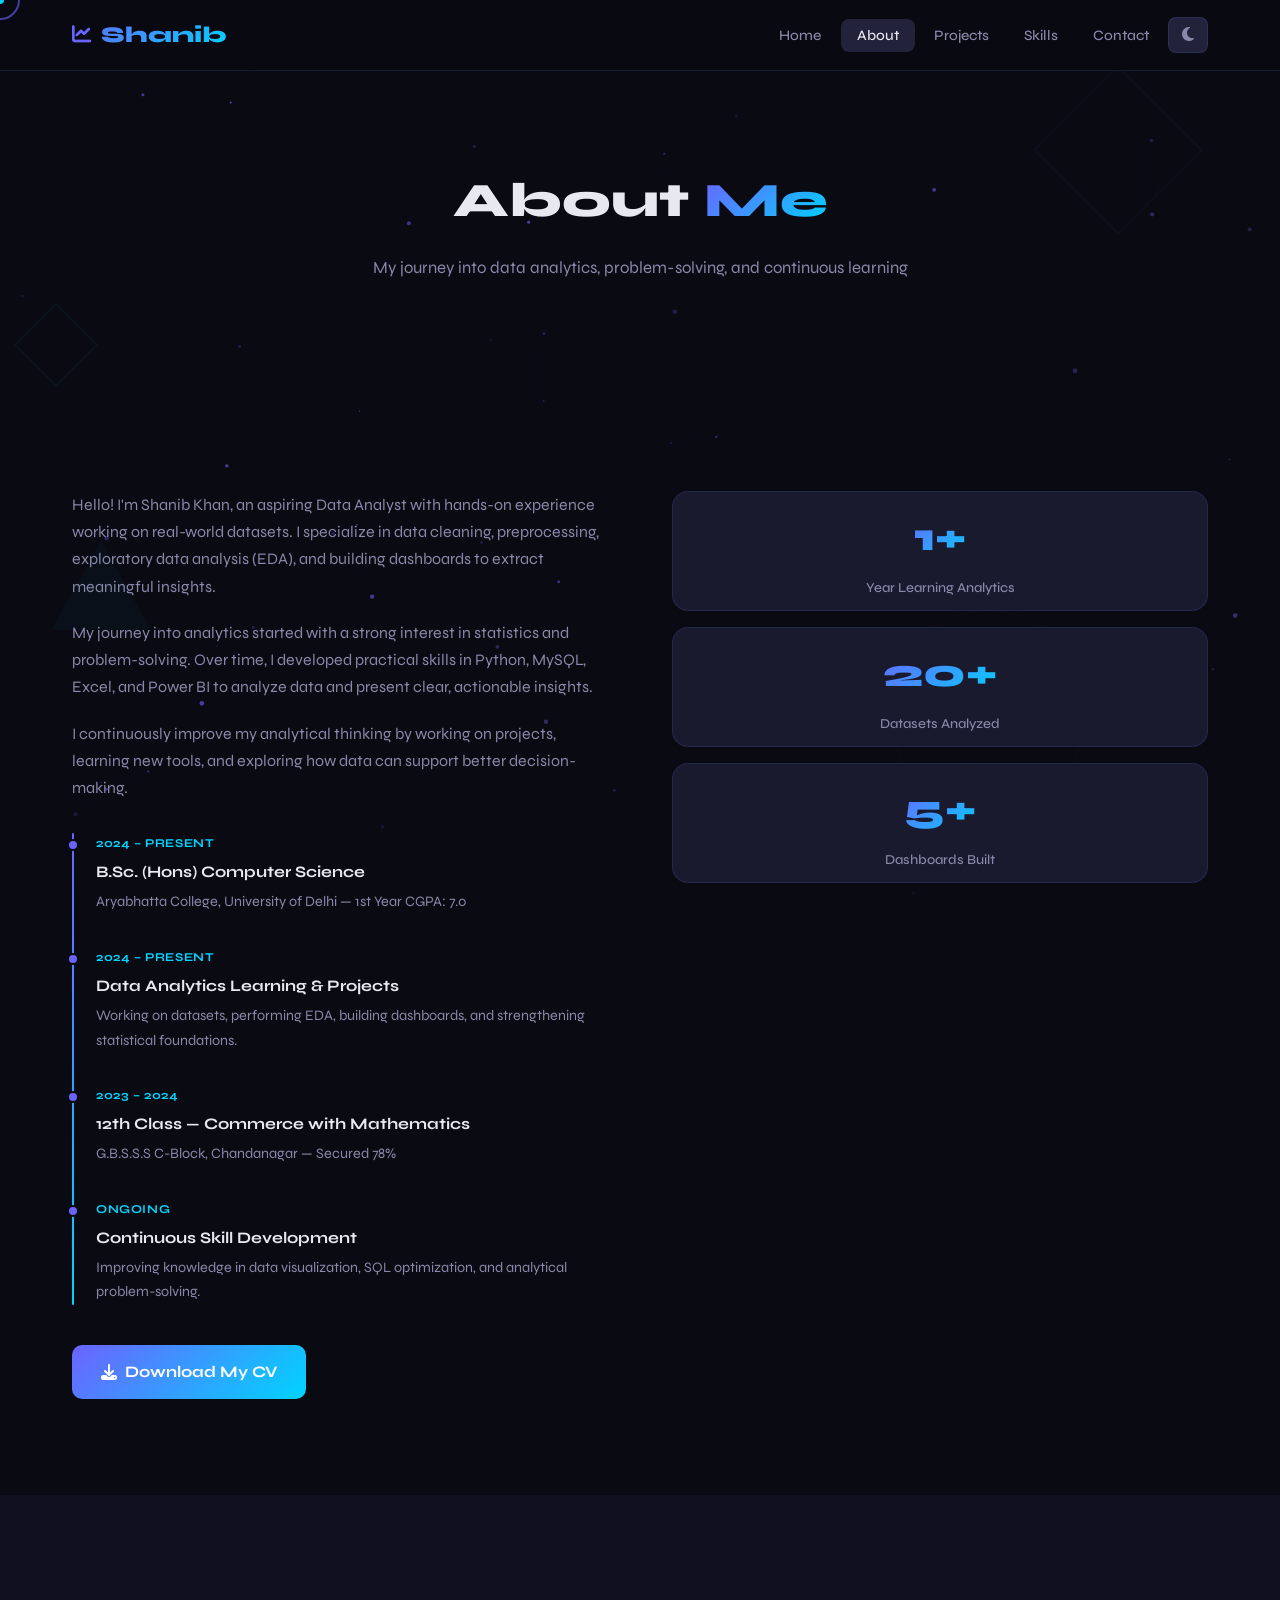
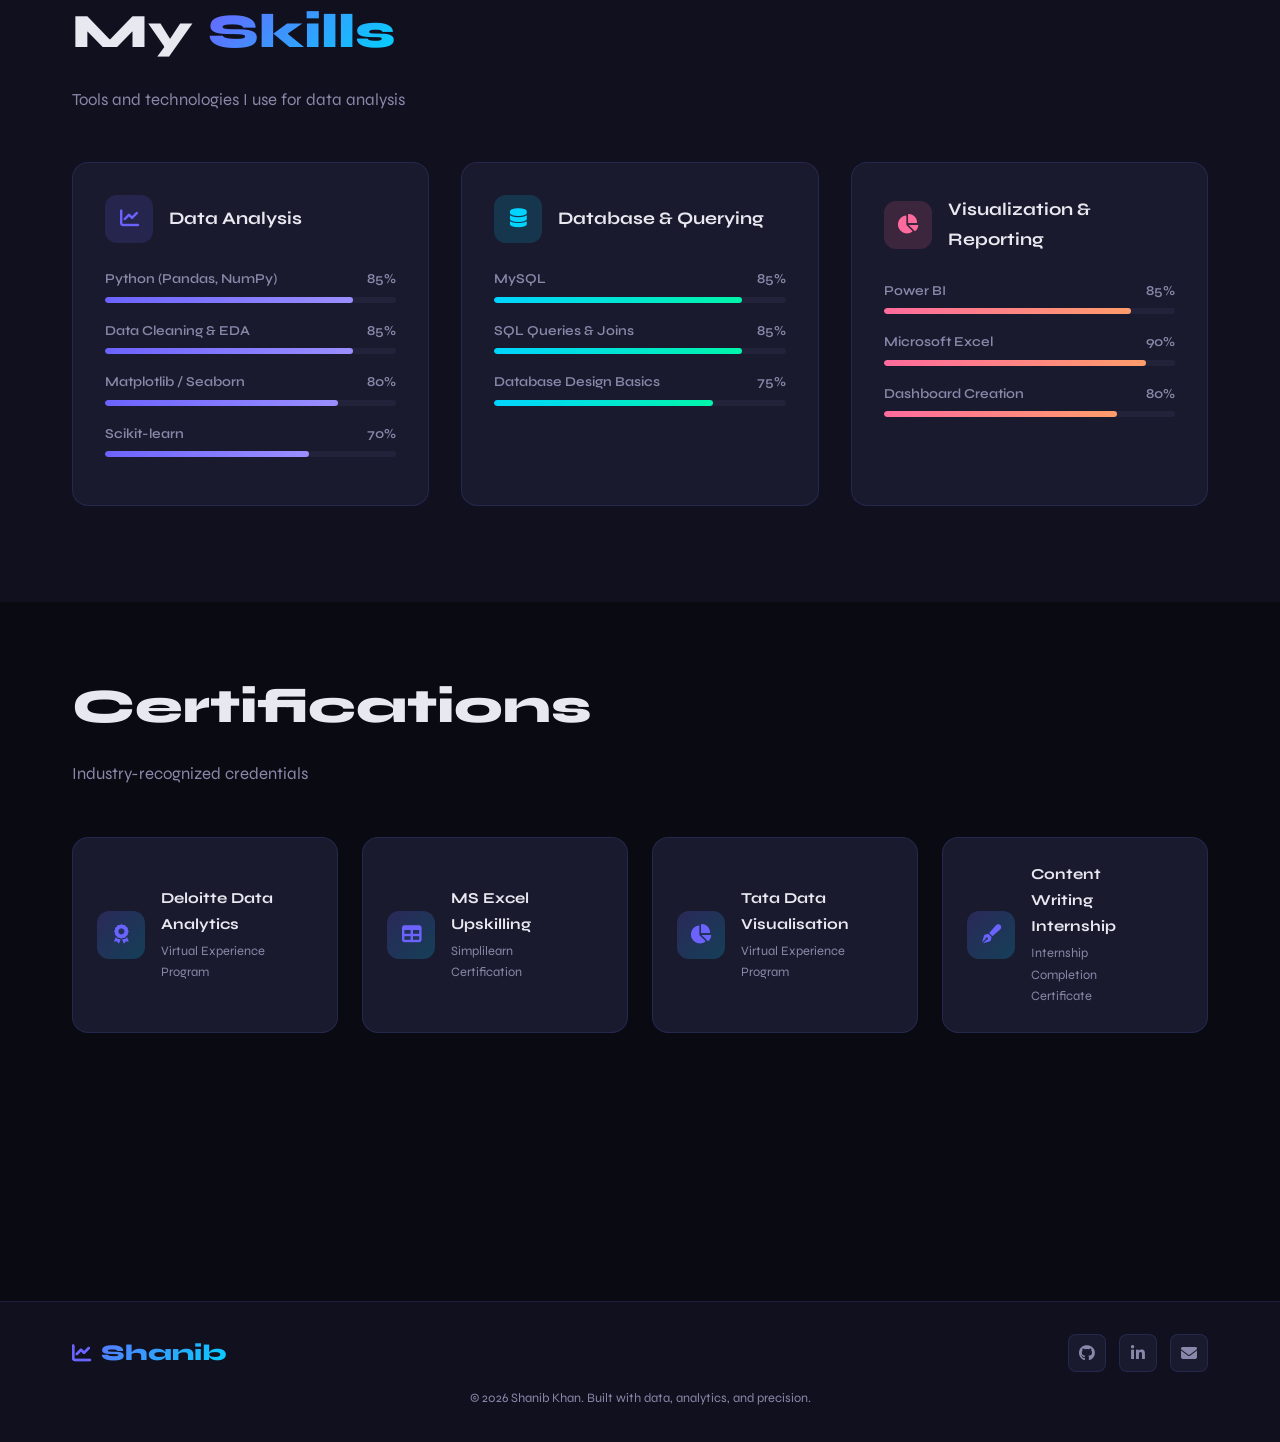
==== about.html @ 3723b5a1 "Initial commit via Netlify" ====
<!DOCTYPE html>
<html lang="en" data-theme="dark">
<head>
  <meta charset="UTF-8">
  <meta name="viewport" content="width=device-width, initial-scale=1.0">
  <title>About — Shanib Khan</title>
  <link rel="stylesheet" href="css/style.css">
  <link rel="stylesheet" href="https://cdnjs.cloudflare.com/ajax/libs/font-awesome/6.5.0/css/all.min.css">
  <link href="https://fonts.googleapis.com/css2?family=Syne:wght@400;600;700;800&family=Outfit:wght@300;400;500;600;700&display=swap" rel="stylesheet">
</head>
<body>

  <div class="cursor-glow"></div>
  <div class="cursor-dot"></div>
  <canvas id="particles-canvas"></canvas>
  <div class="geo-shape geo-cube"></div>
  <div class="geo-shape geo-triangle"></div>
  <div class="geo-shape geo-circle"></div>
  <div class="geo-shape geo-diamond"></div>

  <nav class="navbar">
    <div class="container">
      <a href="index.html" class="logo"><i class="fas fa-chart-line"></i><span>Shanib</span></a>
      <ul class="nav-links">
        <li><a href="index.html">Home</a></li>
        <li><a href="about.html" class="active">About</a></li>
        <li><a href="projects.html">Projects</a></li>
        <li><a href="skills.html">Skills</a></li>
        <li><a href="contact.html">Contact</a></li>
        <li><button class="dark-mode-toggle" id="darkModeToggle"><i class="fas fa-moon"></i></button></li>
      </ul>
      <div class="hamburger" id="hamburger">
        <span class="line"></span><span class="line"></span><span class="line"></span>
      </div>
    </div>
  </nav>

  <main>

    <!-- Page Hero -->
    <section class="page-hero">
      <div class="container">
        <h1 class="section-title reveal">About <span>Me</span></h1>
        <p class="section-subtitle reveal">My journey into data analytics, problem-solving, and continuous learning</p>
      </div>
    </section>

    <!-- About Content -->
    <section class="about">
      <div class="container">
        <div class="about-content">
          <div class="about-text reveal-left">
            <p>Hello! I'm Shanib Khan, an aspiring Data Analyst with hands-on experience working on real-world datasets. I specialize in data cleaning, preprocessing, exploratory data analysis (EDA), and building dashboards to extract meaningful insights.</p>
            <p>My journey into analytics started with a strong interest in statistics and problem-solving. Over time, I developed practical skills in Python, MySQL, Excel, and Power BI to analyze data and present clear, actionable insights.</p>
            <p>I continuously improve my analytical thinking by working on projects, learning new tools, and exploring how data can support better decision-making.</p>

            <!-- Timeline -->
            <div class="timeline reveal">
              <div class="timeline-item">
                <span class="year">2024 – Present</span>
                <h4>B.Sc. (Hons) Computer Science</h4>
                <p>Aryabhatta College, University of Delhi — 1st Year CGPA: 7.0</p>
              </div>
              <div class="timeline-item">
                <span class="year">2024 – Present</span>
                <h4>Data Analytics Learning & Projects</h4>
                <p>Working on datasets, performing EDA, building dashboards, and strengthening statistical foundations.</p>
              </div>
              <div class="timeline-item">
                <span class="year">2023 – 2024</span>
                <h4>12th Class — Commerce with Mathematics</h4>
                <p>G.B.S.S.S C-Block, Chandanagar — Secured 78%</p>
              </div>
              <div class="timeline-item">
                <span class="year">Ongoing</span>
                <h4>Continuous Skill Development</h4>
                <p>Improving knowledge in data visualization, SQL optimization, and analytical problem-solving.</p>
              </div>
            </div>

            <!-- CV Download Button -->
            <div class="cv-section reveal">
              <a href="https://drive.google.com/uc?export=download&id=1pGm9jBU86FxtlPgI_625SXIleOoMe9vm" class="cta-button" target="_blank">
                <i class="fas fa-download"></i> Download My CV
              </a>
            </div>
          </div>

          <div class="reveal-right">
            <div class="stats stagger-children">
              <div class="stat-card">
                <div class="stat-card-inner">
                  <div class="stat-card-front">
                    <div class="stat-number" data-target="1" data-suffix="+">0+</div>
                    <div class="stat-label">Year Learning Analytics</div>
                  </div>
                  <div class="stat-card-back">
                    <p>Focused on data analysis, statistics, and visualization projects</p>
                  </div>
                </div>
              </div>
              <div class="stat-card">
                <div class="stat-card-inner">
                  <div class="stat-card-front">
                    <div class="stat-number" data-target="20" data-suffix="+">0+</div>
                    <div class="stat-label">Datasets Analyzed</div>
                  </div>
                  <div class="stat-card-back">
                    <p>Performed cleaning, transformation, and insight extraction</p>
                  </div>
                </div>
              </div>
              <div class="stat-card">
                <div class="stat-card-inner">
                  <div class="stat-card-front">
                    <div class="stat-number" data-target="5" data-suffix="+">0+</div>
                    <div class="stat-label">Dashboards Built</div>
                  </div>
                  <div class="stat-card-back">
                    <p>Created interactive reports using Power BI and Excel</p>
                  </div>
                </div>
              </div>
            </div>
          </div>
        </div>
      </div>
    </section>

    <!-- Skills Preview -->
    <section class="skills" id="skills">
      <div class="container">
        <h2 class="section-title reveal">My <span>Skills</span></h2>
        <p class="section-subtitle reveal">Tools and technologies I use for data analysis</p>
        <div class="skill-grid stagger-children reveal">

          <div class="skill-card">
            <div class="skill-card-header">
              <div class="skill-icon frontend"><i class="fas fa-chart-line"></i></div>
              <h3>Data Analysis</h3>
            </div>
            <div class="skill-item">
              <h4><span>Python (Pandas, NumPy)</span><span>85%</span></h4>
              <div class="skill-bar"><div class="skill-progress frontend-bar" style="width:85%"></div></div>
            </div>
            <div class="skill-item">
              <h4><span>Data Cleaning & EDA</span><span>85%</span></h4>
              <div class="skill-bar"><div class="skill-progress frontend-bar" style="width:85%"></div></div>
            </div>
            <div class="skill-item">
              <h4><span>Matplotlib / Seaborn</span><span>80%</span></h4>
              <div class="skill-bar"><div class="skill-progress frontend-bar" style="width:80%"></div></div>
            </div>
            <div class="skill-item">
              <h4><span>Scikit-learn</span><span>70%</span></h4>
              <div class="skill-bar"><div class="skill-progress frontend-bar" style="width:70%"></div></div>
            </div>
          </div>

          <div class="skill-card">
            <div class="skill-card-header">
              <div class="skill-icon backend"><i class="fas fa-database"></i></div>
              <h3>Database & Querying</h3>
            </div>
            <div class="skill-item">
              <h4><span>MySQL</span><span>85%</span></h4>
              <div class="skill-bar"><div class="skill-progress backend-bar" style="width:85%"></div></div>
            </div>
            <div class="skill-item">
              <h4><span>SQL Queries & Joins</span><span>85%</span></h4>
              <div class="skill-bar"><div class="skill-progress backend-bar" style="width:85%"></div></div>
            </div>
            <div class="skill-item">
              <h4><span>Database Design Basics</span><span>75%</span></h4>
              <div class="skill-bar"><div class="skill-progress backend-bar" style="width:75%"></div></div>
            </div>
          </div>

          <div class="skill-card">
            <div class="skill-card-header">
              <div class="skill-icon tools"><i class="fas fa-chart-pie"></i></div>
              <h3>Visualization & Reporting</h3>
            </div>
            <div class="skill-item">
              <h4><span>Power BI</span><span>85%</span></h4>
              <div class="skill-bar"><div class="skill-progress tools-bar" style="width:85%"></div></div>
            </div>
            <div class="skill-item">
              <h4><span>Microsoft Excel</span><span>90%</span></h4>
              <div class="skill-bar"><div class="skill-progress tools-bar" style="width:90%"></div></div>
            </div>
            <div class="skill-item">
              <h4><span>Dashboard Creation</span><span>80%</span></h4>
              <div class="skill-bar"><div class="skill-progress tools-bar" style="width:80%"></div></div>
            </div>
          </div>

        </div>
      </div>
    </section>

    <!-- Certifications -->
    <section class="certs">
      <div class="container">
        <h2 class="section-title reveal">Certifications</h2>
        <p class="section-subtitle reveal">Industry-recognized credentials</p>
        <div class="cert-grid stagger-children reveal">
          
          <!-- Certificate 1: Deloitte Data Analytics -->
          <a href="https://drive.google.com/file/d/1IJUpHRxk4iqYg6QlByEM1owwYtz-3P2t/view?usp=drive_link" target="_blank" class="cert-card cert-link">
            <div class="cert-icon"><i class="fas fa-award"></i></div>
            <div>
              <h4>Deloitte Data Analytics</h4>
              <p>Virtual Experience Program</p>
            </div>
            <i class="fas fa-external-link-alt cert-view-icon"></i>
          </a>

          <!-- Certificate 2: MS Excel Upskilling -->
          <a href="https://drive.google.com/file/d/1PyhYeeKLr-QdFySlGSV5ra-wHFZvj5ms/view?usp=drive_link" target="_blank" class="cert-card cert-link">
            <div class="cert-icon"><i class="fas fa-table"></i></div>
            <div>
              <h4>MS Excel Upskilling</h4>
              <p>Simplilearn Certification</p>
            </div>
            <i class="fas fa-external-link-alt cert-view-icon"></i>
          </a>

          <!-- Certificate 3: Tata Data Visualisation -->
          <a href="https://drive.google.com/file/d/1Hfg7wth5e6pNMDe7_AEWmWdzjWmxS4aQ/view?usp=drive_link" target="_blank" class="cert-card cert-link">
            <div class="cert-icon"><i class="fas fa-chart-pie"></i></div>
            <div>
              <h4>Tata Data Visualisation</h4>
              <p>Virtual Experience Program</p>
            </div>
            <i class="fas fa-external-link-alt cert-view-icon"></i>
          </a>

          <!-- Certificate 4: Certificate and Content Writing Internship -->
          <a href="https://drive.google.com/file/d/1LnUvEPueXhjDKCNolCxnBD5HOckybWew/view?usp=drive_link" target="_blank" class="cert-card cert-link">
            <div class="cert-icon"><i class="fas fa-pen-fancy"></i></div>
            <div>
              <h4>Content Writing Internship</h4>
              <p>Internship Completion Certificate</p>
            </div>
            <i class="fas fa-external-link-alt cert-view-icon"></i>
          </a>

          <!-- Certificate 5: Tata Data Analytics -->
          <a href="https://drive.google.com/file/d/1ezwYnypDwt7KoS97dpbClq883Oz2ZkQr/view?usp=drive_link" target="_blank" class="cert-card cert-link">
            <div class="cert-icon"><i class="fas fa-certificate"></i></div>
            <div>
              <h4>Tata Data Analytics</h4>
              <p>Virtual Experience Program</p>
            </div>
            <i class="fas fa-external-link-alt cert-view-icon"></i>
          </a>

          <!-- Certificate 6: BCG Data Science -->
          <a href="https://drive.google.com/drive/folders/1dKXII0AVswsuyQ25zjXa6Bq4LYchHZ8L?usp=drive_link" target="_blank" class="cert-card cert-link">
            <div class="cert-icon"><i class="fas fa-brain"></i></div>
            <div>
              <h4>BCG Data Science</h4>
              <p>Virtual Experience Program</p>
            </div>
            <i class="fas fa-external-link-alt cert-view-icon"></i>
          </a>

        </div>
      </div>
    </section>

  </main>

  <footer class="footer">
    <div class="container">
      <div class="footer-content">
        <a href="index.html" class="logo"><i class="fas fa-chart-line"></i><span>Shanib</span></a>
        <ul class="footer-links">
          <li><a href="https://github.com/shanib-techie" target="_blank"><i class="fab fa-github"></i></a></li>
          <li><a href="https://www.linkedin.com/in/shanib-khan-515a8a316/" target="_blank"><i class="fab fa-linkedin-in"></i></a></li>
          <li><a href="mailto:shanibkhan622@gmail.com"><i class="fas fa-envelope"></i></a></li>
        </ul>
      </div>
      <p class="footer-copy">&copy; 2026 Shanib Khan. Built with data, analytics, and precision.</p>
    </div>
  </footer>

  <script src="js/main.js"></script>
</body>
</html>
---- css/style.css ----
/* ===========================
   ROOT & THEME VARIABLES
=========================== */
:root {
  --bg: #0a0a12;
  --bg2: #10101e;
  --bg3: #181828;
  --surface: #1a1a2e;
  --surface2: #22223a;
  --border: rgba(100, 120, 255, 0.15);
  --accent: #6c63ff;
  --accent2: #00d4ff;
  --accent3: #ff6b9d;
  --text: #e8e8f0;
  --text-muted: #8888aa;
  --gradient: linear-gradient(135deg, #6c63ff, #00d4ff);
  --gradient2: linear-gradient(135deg, #ff6b9d, #6c63ff);
  --shadow: 0 8px 40px rgba(108, 99, 255, 0.2);
  --radius: 16px;
  --transition: 0.3s cubic-bezier(0.4, 0, 0.2, 1);
}

[data-theme="light"] {
  --bg: #f0f0fa;
  --bg2: #e8e8f5;
  --bg3: #ffffff;
  --surface: #ffffff;
  --surface2: #f4f4fc;
  --border: rgba(108, 99, 255, 0.2);
  --text: #1a1a2e;
  --text-muted: #555577;
  --shadow: 0 8px 40px rgba(108, 99, 255, 0.12);
}

/* ===========================
   RESET & BASE
=========================== */
*, *::before, *::after { margin: 0; padding: 0; box-sizing: border-box; }

html { scroll-behavior: smooth; font-size: 16px; }

body {
  font-family: 'Syne', 'Outfit', sans-serif;
  background: var(--bg);
  color: var(--text);
  line-height: 1.7;
  overflow-x: hidden;
  cursor: none;
  transition: background var(--transition), color var(--transition);
}

a { color: inherit; text-decoration: none; }
img { max-width: 100%; display: block; }
ul { list-style: none; }

/* ===========================
   CUSTOM CURSOR
=========================== */
.cursor-glow {
  width: 40px; height: 40px;
  border: 2px solid var(--accent);
  border-radius: 50%;
  position: fixed;
  top: 0; left: 0;
  pointer-events: none;
  z-index: 9999;
  transition: transform 0.15s ease, opacity 0.3s;
  transform: translate(-50%, -50%);
  opacity: 0.6;
}
.cursor-dot {
  width: 8px; height: 8px;
  background: var(--accent2);
  border-radius: 50%;
  position: fixed;
  top: 0; left: 0;
  pointer-events: none;
  z-index: 10000;
  transform: translate(-50%, -50%);
  transition: transform 0.05s;
}
.cursor-glow.hover { transform: translate(-50%, -50%) scale(1.8); opacity: 1; border-color: var(--accent2); }

/* ===========================
   PARTICLE CANVAS
=========================== */
#particles-canvas {
  position: fixed;
  top: 0; left: 0;
  width: 100%; height: 100%;
  z-index: 0;
  pointer-events: none;
}

/* ===========================
   GEO SHAPES
=========================== */
.geo-shape {
  position: fixed;
  pointer-events: none;
  z-index: 0;
  opacity: 0.04;
  animation: floatGeo 20s infinite ease-in-out;
}
.geo-cube {
  width: 120px; height: 120px;
  border: 2px solid var(--accent);
  top: 10%; right: 8%;
  animation-duration: 25s;
  transform: rotate(45deg);
}
.geo-triangle {
  width: 0; height: 0;
  border-left: 50px solid transparent;
  border-right: 50px solid transparent;
  border-bottom: 90px solid var(--accent2);
  top: 60%; left: 4%;
  animation-duration: 30s;
  opacity: 0.03;
}
.geo-circle {
  width: 200px; height: 200px;
  border: 1px solid var(--accent3);
  border-radius: 50%;
  bottom: 10%; right: 15%;
  animation-duration: 35s;
}
.geo-diamond {
  width: 60px; height: 60px;
  border: 2px solid var(--accent2);
  transform: rotate(45deg);
  top: 35%; left: 2%;
  animation-duration: 22s;
}
@keyframes floatGeo {
  0%, 100% { transform: translateY(0) rotate(0deg); }
  33% { transform: translateY(-30px) rotate(10deg); }
  66% { transform: translateY(15px) rotate(-5deg); }
}

/* ===========================
   NAVBAR
=========================== */
.navbar {
  position: fixed;
  top: 0; left: 0; right: 0;
  z-index: 1000;
  padding: 1rem 0;
  backdrop-filter: blur(20px);
  -webkit-backdrop-filter: blur(20px);
  background: rgba(10, 10, 18, 0.85);
  border-bottom: 1px solid var(--border);
  transition: background var(--transition);
}
[data-theme="light"] .navbar { background: rgba(240, 240, 250, 0.85); }

.navbar .container {
  display: flex;
  align-items: center;
  justify-content: space-between;
}
.logo {
  display: flex;
  align-items: center;
  gap: 0.6rem;
  font-family: 'Syne', sans-serif;
  font-size: 1.4rem;
  font-weight: 800;
  background: var(--gradient);
  -webkit-background-clip: text;
  -webkit-text-fill-color: transparent;
  background-clip: text;
}
.logo i { font-size: 1.2rem; -webkit-text-fill-color: var(--accent); }

.nav-links {
  display: flex;
  align-items: center;
  gap: 0.2rem;
}
.nav-links li a {
  padding: 0.5rem 1rem;
  border-radius: 8px;
  font-weight: 500;
  font-size: 0.9rem;
  color: var(--text-muted);
  transition: color var(--transition), background var(--transition);
}
.nav-links li a:hover,
.nav-links li a.active { color: var(--text); background: var(--surface2); }

.dark-mode-toggle {
  background: var(--surface2);
  border: 1px solid var(--border);
  border-radius: 8px;
  padding: 0.5rem 0.8rem;
  color: var(--text-muted);
  cursor: none;
  font-size: 1rem;
  transition: all var(--transition);
}
.dark-mode-toggle:hover { color: var(--accent); border-color: var(--accent); }

.hamburger {
  display: none;
  flex-direction: column;
  gap: 5px;
  cursor: none;
}
.hamburger .line {
  width: 24px; height: 2px;
  background: var(--text);
  border-radius: 2px;
  transition: all var(--transition);
}
.hamburger.open .line:nth-child(1) { transform: translateY(7px) rotate(45deg); }
.hamburger.open .line:nth-child(2) { opacity: 0; }
.hamburger.open .line:nth-child(3) { transform: translateY(-7px) rotate(-45deg); }

/* ===========================
   CONTAINER
=========================== */
.container {
  max-width: 1200px;
  margin: 0 auto;
  padding: 0 2rem;
  position: relative;
  z-index: 1;
}

/* ===========================
   HERO SECTION
=========================== */
.hero {
  min-height: 100vh;
  display: flex;
  align-items: center;
  padding: 8rem 0 4rem;
  position: relative;
}
.hero-content {
  display: grid;
  grid-template-columns: 1fr 1fr;
  gap: 4rem;
  align-items: center;
}
.hero-badge {
  display: inline-flex;
  align-items: center;
  gap: 0.6rem;
  background: rgba(108, 99, 255, 0.1);
  border: 1px solid rgba(108, 99, 255, 0.3);
  border-radius: 50px;
  padding: 0.4rem 1rem;
  font-size: 0.8rem;
  font-weight: 600;
  color: var(--accent2);
  margin-bottom: 1.5rem;
  animation: fadeIn 0.8s ease forwards;
}
.pulse-dot {
  width: 8px; height: 8px;
  background: #00ff88;
  border-radius: 50%;
  animation: pulse 2s infinite;
}
@keyframes pulse {
  0%, 100% { opacity: 1; transform: scale(1); }
  50% { opacity: 0.4; transform: scale(1.4); }
}

.hero-text h1 {
  font-family: 'Syne', sans-serif;
  font-size: clamp(2.5rem, 5vw, 4rem);
  font-weight: 800;
  line-height: 1.1;
  margin-bottom: 1.5rem;
  animation: slideUp 0.8s ease 0.2s both;
}
.gradient-text {
  background: var(--gradient);
  -webkit-background-clip: text;
  -webkit-text-fill-color: transparent;
  background-clip: text;
}
.typed-wrapper {
  display: block;
  margin-top: 0.3rem;
  font-size: 0.7em;
  color: var(--text-muted);
  font-weight: 600;
}
.typed-text { border-right: 2px solid var(--accent); padding-right: 3px; }

.hero-text p {
  font-size: 1.1rem;
  color: var(--text-muted);
  margin-bottom: 2.5rem;
  max-width: 500px;
  animation: slideUp 0.8s ease 0.4s both;
}
.hero-buttons {
  display: flex;
  gap: 1rem;
  flex-wrap: wrap;
  animation: slideUp 0.8s ease 0.6s both;
}

/* ===========================
   HERO 3D CARD
=========================== */
.hero-3d-wrapper {
  perspective: 1000px;
  animation: slideUp 0.8s ease 0.3s both;
}
.hero-card {
  background: var(--surface);
  border: 1px solid var(--border);
  border-radius: var(--radius);
  padding: 2.5rem;
  transform-style: preserve-3d;
  transition: transform 0.5s ease;
  box-shadow: var(--shadow), 0 0 60px rgba(108, 99, 255, 0.05);
  position: relative;
  overflow: hidden;
}
.hero-card::before {
  content: '';
  position: absolute;
  top: 0; left: 0; right: 0;
  height: 2px;
  background: var(--gradient);
}
.hero-card:hover { transform: rotateY(-5deg) rotateX(3deg); }

.hero-card-avatar {
  width: 70px; height: 70px;
  background: var(--gradient);
  border-radius: 18px;
  display: flex;
  align-items: center;
  justify-content: center;
  font-size: 1.8rem;
  color: white;
  margin-bottom: 1.2rem;
}
.hero-card-content h3 {
  font-family: 'Syne', sans-serif;
  font-size: 1.4rem;
  font-weight: 800;
  margin-bottom: 0.3rem;
}
.hero-card-content .role {
  color: var(--accent2);
  font-size: 0.85rem;
  font-weight: 600;
  margin-bottom: 1rem;
}
.hero-card-content > p { font-size: 0.9rem; color: var(--text-muted); margin-bottom: 1.5rem; }

.hero-card-techs {
  display: flex;
  flex-wrap: wrap;
  gap: 0.5rem;
}
.tech-tag {
  background: rgba(108, 99, 255, 0.12);
  border: 1px solid rgba(108, 99, 255, 0.2);
  border-radius: 6px;
  padding: 0.2rem 0.6rem;
  font-size: 0.75rem;
  font-weight: 600;
  color: var(--accent);
}

/* ===========================
   BUTTONS
=========================== */
.cta-button {
  display: inline-flex;
  align-items: center;
  gap: 0.5rem;
  background: var(--gradient);
  color: white;
  padding: 0.85rem 1.8rem;
  border-radius: 10px;
  font-weight: 700;
  font-size: 0.9rem;
  border: none;
  cursor: none;
  transition: all var(--transition);
  position: relative;
  overflow: hidden;
}
.cta-button::before {
  content: '';
  position: absolute;
  inset: 0;
  background: linear-gradient(135deg, #7c73ff, #20e4ff);
  opacity: 0;
  transition: opacity var(--transition);
}
.cta-button:hover::before { opacity: 1; }
.cta-button:hover { transform: translateY(-2px); box-shadow: 0 10px 30px rgba(108, 99, 255, 0.4); }
.cta-button span, .cta-button i { position: relative; z-index: 1; }

.cta-button-outline {
  display: inline-flex;
  align-items: center;
  gap: 0.5rem;
  background: transparent;
  color: var(--text);
  padding: 0.85rem 1.8rem;
  border-radius: 10px;
  font-weight: 700;
  font-size: 0.9rem;
  border: 1px solid var(--border);
  cursor: none;
  transition: all var(--transition);
}
.cta-button-outline:hover {
  border-color: var(--accent);
  color: var(--accent);
  transform: translateY(-2px);
  background: rgba(108, 99, 255, 0.05);
}

/* ===========================
   SECTION TITLES
=========================== */
.section-title {
  font-family: 'Syne', sans-serif;
  font-size: clamp(2rem, 4vw, 3rem);
  font-weight: 800;
  margin-bottom: 0.8rem;
}
.section-title span { background: var(--gradient); -webkit-background-clip: text; -webkit-text-fill-color: transparent; background-clip: text; }
.section-subtitle { color: var(--text-muted); margin-bottom: 3rem; font-size: 1.05rem; }

/* ===========================
   ABOUT SECTION
=========================== */
.about { padding: 6rem 0; }
.about-content {
  display: grid;
  grid-template-columns: 1fr 1fr;
  gap: 4rem;
  align-items: start;
}
.about-text p { color: var(--text-muted); margin-bottom: 1.2rem; font-size: 1rem; }

/* ===========================
   STATS CARDS
=========================== */
.stats {
  display: grid;
  grid-template-columns: 1fr;
  gap: 1rem;
}
.stat-card {
  perspective: 600px;
  height: 120px;
}
.stat-card-inner {
  position: relative;
  width: 100%; height: 100%;
  transform-style: preserve-3d;
  transition: transform 0.6s ease;
}
.stat-card:hover .stat-card-inner { transform: rotateY(180deg); }

.stat-card-front, .stat-card-back {
  position: absolute;
  inset: 0;
  backface-visibility: hidden;
  border-radius: var(--radius);
  display: flex;
  flex-direction: column;
  align-items: center;
  justify-content: center;
  padding: 1.5rem;
  border: 1px solid var(--border);
  background: var(--surface);
}
.stat-card-back {
  transform: rotateY(180deg);
  background: var(--gradient);
  border: none;
}
.stat-card-back p { color: white; text-align: center; font-size: 0.9rem; font-weight: 500; }

.stat-number {
  font-family: 'Syne', sans-serif;
  font-size: 2.5rem;
  font-weight: 800;
  background: var(--gradient);
  -webkit-background-clip: text;
  -webkit-text-fill-color: transparent;
  background-clip: text;
}
.stat-label { font-size: 0.85rem; color: var(--text-muted); font-weight: 500; margin-top: 0.3rem; }

/* ===========================
   TIMELINE
=========================== */
.timeline { margin-top: 2rem; position: relative; }
.timeline::before {
  content: '';
  position: absolute;
  left: 0; top: 0; bottom: 0;
  width: 2px;
  background: var(--gradient);
  border-radius: 2px;
}
.timeline-item {
  padding-left: 1.5rem;
  margin-bottom: 2rem;
  position: relative;
}
.timeline-item::before {
  content: '';
  position: absolute;
  left: -5px; top: 6px;
  width: 12px; height: 12px;
  background: var(--accent);
  border-radius: 50%;
  border: 2px solid var(--bg);
}
.timeline-item .year {
  font-size: 0.75rem;
  font-weight: 700;
  color: var(--accent2);
  text-transform: uppercase;
  letter-spacing: 0.05em;
  display: block;
  margin-bottom: 0.3rem;
}
.timeline-item h4 { font-size: 1rem; font-weight: 700; margin-bottom: 0.3rem; }
.timeline-item p { font-size: 0.9rem; color: var(--text-muted); }

/* ===========================
   SKILLS SECTION
=========================== */
.skills { padding: 6rem 0; background: var(--bg2); }
.skill-grid {
  display: grid;
  grid-template-columns: repeat(auto-fit, minmax(300px, 1fr));
  gap: 2rem;
}
.skill-card {
  background: var(--surface);
  border: 1px solid var(--border);
  border-radius: var(--radius);
  padding: 2rem;
  transition: transform var(--transition), box-shadow var(--transition), border-color var(--transition);
}
.skill-card:hover {
  transform: translateY(-6px);
  box-shadow: var(--shadow);
  border-color: rgba(108, 99, 255, 0.3);
}
.skill-card-header {
  display: flex;
  align-items: center;
  gap: 1rem;
  margin-bottom: 1.5rem;
}
.skill-card-header h3 { font-family: 'Syne', sans-serif; font-size: 1.1rem; font-weight: 700; }
.skill-icon {
  width: 48px; height: 48px;
  border-radius: 12px;
  display: flex;
  align-items: center;
  justify-content: center;
  font-size: 1.2rem;
  flex-shrink: 0;
}
.skill-icon.frontend { background: rgba(108, 99, 255, 0.15); color: var(--accent); }
.skill-icon.backend { background: rgba(0, 212, 255, 0.15); color: var(--accent2); }
.skill-icon.tools { background: rgba(255, 107, 157, 0.15); color: var(--accent3); }

.skill-item { margin-bottom: 1rem; }
.skill-item h4 {
  display: flex;
  justify-content: space-between;
  font-size: 0.85rem;
  font-weight: 600;
  margin-bottom: 0.4rem;
  color: var(--text-muted);
}
.skill-bar {
  height: 6px;
  background: var(--surface2);
  border-radius: 10px;
  overflow: hidden;
}
.skill-progress {
  height: 100%;
  border-radius: 10px;
  width: 0;
  transition: width 1.5s cubic-bezier(0.4, 0, 0.2, 1);
}
.frontend-bar { background: linear-gradient(90deg, #6c63ff, #9b8fff); }
.backend-bar { background: linear-gradient(90deg, #00d4ff, #00f5aa); }
.tools-bar { background: linear-gradient(90deg, #ff6b9d, #ff9d6b); }

/* ===========================
   PROJECTS SECTION
=========================== */
.projects { padding: 6rem 0; }

/* Project Filter */
.project-filter {
  display: flex;
  flex-wrap: wrap;
  gap: 0.8rem;
  margin-bottom: 3rem;
  justify-content: center;
}
.filter-btn {
  display: inline-flex;
  align-items: center;
  gap: 0.5rem;
  padding: 0.6rem 1.4rem;
  border-radius: 50px;
  border: 1px solid var(--border);
  background: var(--surface);
  color: var(--text-muted);
  font-size: 0.85rem;
  font-weight: 600;
  cursor: none;
  transition: all var(--transition);
}
.filter-btn i { font-size: 0.9rem; }
.filter-btn:hover {
  border-color: var(--accent);
  color: var(--accent);
  background: rgba(108, 99, 255, 0.05);
}
.filter-btn.active {
  background: var(--gradient);
  color: white;
  border-color: transparent;
}
.filter-btn.active:hover {
  transform: translateY(-2px);
  box-shadow: 0 6px 20px rgba(108, 99, 255, 0.3);
}

.project-grid {
  display: grid;
  grid-template-columns: repeat(auto-fit, minmax(300px, 1fr));
  gap: 2rem;
}
.project-card {
  background: var(--surface);
  border: 1px solid var(--border);
  border-radius: var(--radius);
  overflow: hidden;
  transition: transform var(--transition), box-shadow var(--transition), border-color var(--transition);
}
.project-card:hover {
  transform: translateY(-8px);
  box-shadow: var(--shadow);
  border-color: rgba(108, 99, 255, 0.3);
}
.project-image-wrapper { position: relative; height: 200px; overflow: hidden; }
.project-image {
  width: 100%; height: 100%;
  object-fit: cover;
  transition: transform 0.5s ease;
}
.project-card:hover .project-image { transform: scale(1.08); }
.project-overlay {
  position: absolute;
  inset: 0;
  background: linear-gradient(to top, rgba(10,10,20,0.8) 0%, transparent 60%);
}

/* Placeholder for missing images */
.project-image-placeholder {
  width: 100%; height: 200px;
  display: flex;
  align-items: center;
  justify-content: center;
  font-size: 3rem;
  color: var(--accent);
  opacity: 0.4;
}

.project-info { padding: 1.5rem; }
.project-info h3 { font-family: 'Syne', sans-serif; font-size: 1.1rem; font-weight: 700; margin-bottom: 0.8rem; }
.project-tags { display: flex; flex-wrap: wrap; gap: 0.4rem; margin-bottom: 1rem; }
.project-tag {
  background: rgba(108, 99, 255, 0.1);
  border: 1px solid rgba(108, 99, 255, 0.2);
  border-radius: 6px;
  padding: 0.2rem 0.6rem;
  font-size: 0.72rem;
  font-weight: 600;
  color: var(--accent);
}
.project-info > p { font-size: 0.9rem; color: var(--text-muted); margin-bottom: 1.2rem; }
.project-links { display: flex; gap: 0.8rem; flex-wrap: wrap; }
.project-links a {
  display: inline-flex;
  align-items: center;
  gap: 0.4rem;
  font-size: 0.85rem;
  font-weight: 600;
  color: var(--accent);
  transition: color var(--transition);
  padding: 0.4rem 0.8rem;
  border: 1px solid rgba(108, 99, 255, 0.2);
  border-radius: 8px;
}
.project-links a:hover { color: var(--accent2); border-color: var(--accent2); }
.project-links a i.fas { font-size: 0.9rem; }

/* ===========================
   CONTACT SECTION
=========================== */
.contact { padding: 6rem 0; }
.contact-content {
  display: grid;
  grid-template-columns: 1fr 1.4fr;
  gap: 4rem;
  align-items: start;
}
.contact-info h3 { font-family: 'Syne', sans-serif; font-size: 1.5rem; font-weight: 800; margin-bottom: 1rem; }
.contact-info > p { color: var(--text-muted); margin-bottom: 2rem; }
.contact-item {
  display: flex;
  align-items: center;
  gap: 1rem;
  margin-bottom: 1.2rem;
  padding: 1rem;
  background: var(--surface);
  border: 1px solid var(--border);
  border-radius: 12px;
}
.contact-item i { color: var(--accent); font-size: 1.1rem; flex-shrink: 0; }
.contact-item p { font-size: 0.9rem; color: var(--text-muted); }

.contact-form {
  background: var(--surface);
  border: 1px solid var(--border);
  border-radius: var(--radius);
  padding: 2.5rem;
}
.form-group { margin-bottom: 1.2rem; }
.form-group input,
.form-group textarea {
  width: 100%;
  background: var(--bg);
  border: 1px solid var(--border);
  border-radius: 10px;
  padding: 0.9rem 1.2rem;
  font-size: 0.95rem;
  color: var(--text);
  font-family: inherit;
  transition: border-color var(--transition), box-shadow var(--transition);
  outline: none;
}
.form-group input:focus,
.form-group textarea:focus {
  border-color: var(--accent);
  box-shadow: 0 0 0 3px rgba(108, 99, 255, 0.12);
}
.form-group textarea { min-height: 140px; resize: vertical; }

.form-success {
  display: none;
  background: rgba(0, 212, 100, 0.1);
  border: 1px solid rgba(0, 212, 100, 0.3);
  border-radius: 10px;
  padding: 1rem;
  color: #00d464;
  text-align: center;
  margin-top: 1rem;
  font-weight: 600;
}

/* ===========================
   FOOTER
=========================== */
.footer {
  background: var(--bg2);
  border-top: 1px solid var(--border);
  padding: 2rem 0;
}
.footer-content {
  display: flex;
  align-items: center;
  justify-content: space-between;
  margin-bottom: 1rem;
}
.footer-links { display: flex; gap: 0.8rem; }
.footer-links a {
  width: 38px; height: 38px;
  background: var(--surface);
  border: 1px solid var(--border);
  border-radius: 8px;
  display: flex;
  align-items: center;
  justify-content: center;
  color: var(--text-muted);
  transition: all var(--transition);
}
.footer-links a:hover { color: var(--accent); border-color: var(--accent); transform: translateY(-2px); }
.footer-copy { font-size: 0.8rem; color: var(--text-muted); text-align: center; }

/* ===========================
   REVEAL ANIMATIONS
=========================== */
.reveal, .reveal-left, .reveal-right, .stagger-children > * {
  opacity: 0;
  transition: opacity 0.8s ease, transform 0.8s ease;
}
.reveal { transform: translateY(30px); }
.reveal-left { transform: translateX(-40px); }
.reveal-right { transform: translateX(40px); }
.stagger-children > * { transform: translateY(30px); }

.reveal.visible,
.reveal-left.visible,
.reveal-right.visible { opacity: 1; transform: none; }
.stagger-children.visible > *:nth-child(1) { opacity: 1; transform: none; transition-delay: 0.1s; }
.stagger-children.visible > *:nth-child(2) { opacity: 1; transform: none; transition-delay: 0.2s; }
.stagger-children.visible > *:nth-child(3) { opacity: 1; transform: none; transition-delay: 0.3s; }
.stagger-children.visible > *:nth-child(4) { opacity: 1; transform: none; transition-delay: 0.4s; }

/* ===========================
   ANIMATIONS
=========================== */
@keyframes fadeIn { from { opacity: 0; } to { opacity: 1; } }
@keyframes slideUp { from { opacity: 0; transform: translateY(30px); } to { opacity: 1; transform: translateY(0); } }

/* ===========================
   PAGE HEADER (inner pages)
=========================== */
.page-hero {
  padding: 10rem 0 4rem;
  text-align: center;
}

/* ===========================
   CERTIFICATIONS
=========================== */
.certs { padding: 4rem 0 6rem; }
.cert-grid {
  display: grid;
  grid-template-columns: repeat(auto-fit, minmax(260px, 1fr));
  gap: 1.5rem;
}
.cert-card {
  background: var(--surface);
  border: 1px solid var(--border);
  border-radius: var(--radius);
  padding: 1.5rem;
  display: flex;
  align-items: center;
  gap: 1rem;
  transition: transform var(--transition), box-shadow var(--transition), border-color var(--transition);
}
.cert-card:hover { transform: translateY(-4px); box-shadow: var(--shadow); }

/* Certificate Link Styles */
.cert-link {
  cursor: pointer;
  text-decoration: none;
}
.cert-link:hover {
  border-color: var(--accent);
  transform: translateY(-4px);
  box-shadow: var(--shadow);
}
.cert-view-icon {
  margin-left: auto;
  color: var(--accent);
  font-size: 0.9rem;
  opacity: 0;
  transition: opacity var(--transition);
}
.cert-link:hover .cert-view-icon { opacity: 1; }

.cert-icon {
  width: 48px; height: 48px;
  background: linear-gradient(135deg, rgba(108,99,255,0.2), rgba(0,212,255,0.2));
  border-radius: 12px;
  display: flex;
  align-items: center;
  justify-content: center;
  color: var(--accent);
  font-size: 1.2rem;
  flex-shrink: 0;
}
.cert-card h4 { font-size: 0.95rem; font-weight: 700; margin-bottom: 0.2rem; color: var(--text); }
.cert-card p { font-size: 0.8rem; color: var(--text-muted); }

/* ===========================
   CV DOWNLOAD SECTION
=========================== */
.cv-section { margin-top: 2.5rem; }
.cv-section .cta-button { font-size: 1rem; }

/* ===========================
   GITHUB PROFILE LINK
=========================== */
.github-profile-link {
  text-align: center;
  margin-top: 3rem;
}
.github-profile-link .cta-button {
  display: inline-flex;
  align-items: center;
  gap: 0.6rem;
  padding: 1rem 2.2rem;
  font-size: 1rem;
}

/* ===========================
   MOBILE NAV
=========================== */
@media (max-width: 768px) {
  .hamburger { display: flex; }
  .nav-links {
    position: fixed;
    top: 0; right: -100%;
    width: 75%;
    max-width: 300px;
    height: 100vh;
    background: var(--bg2);
    border-left: 1px solid var(--border);
    flex-direction: column;
    justify-content: center;
    align-items: flex-start;
    padding: 2rem;
    gap: 0.5rem;
    transition: right 0.4s cubic-bezier(0.4, 0, 0.2, 1);
    z-index: 999;
  }
  .nav-links.open { right: 0; }
  .nav-links li a { font-size: 1.2rem; padding: 0.8rem 1rem; width: 100%; display: block; }

  .hero-content { grid-template-columns: 1fr; gap: 2rem; }
  .hero-3d-wrapper { order: -1; }
  .about-content, .contact-content { grid-template-columns: 1fr; gap: 2rem; }
  .footer-content { flex-direction: column; gap: 1rem; text-align: center; }
}

@media (max-width: 480px) {
  .hero-buttons { flex-direction: column; }
  .cta-button, .cta-button-outline { justify-content: center; }
}
/* ===========================
   RESPONSIVE DESIGN - NEXT LEVEL
=========================== */

/* Extra Large Screens (1400px+) */
@media (min-width: 1400px) {
  html { font-size: 17px; }
  .container { max-width: 1300px; }
  .hero-text h1 { font-size: 4.5rem; }
  .section-title { font-size: 3.2rem; }
  .skill-grid { grid-template-columns: repeat(3, 1fr); }
  .project-grid { grid-template-columns: repeat(auto-fit, minmax(350px, 1fr)); }
}

/* Large Tablets / Small Laptops (1200px - 1399px) */
@media (max-width: 1199px) {
  html { font-size: 15px; }
  .container { max-width: 1100px; padding: 0 1.5rem; }
  .hero-content { gap: 3rem; }
  .about-content { gap: 3rem; }
  .contact-content { gap: 3rem; }
  .skill-grid { grid-template-columns: repeat(auto-fit, minmax(280px, 1fr)); }
}

/* Tablets (768px - 1024px) */
@media (max-width: 1024px) {
  html { font-size: 15px; }
  .container { padding: 0 1.5rem; }
  
  /* Nav improvements */
  .navbar { padding: 0.8rem 0; }
  .nav-links { gap: 0.1rem; }
  .nav-links li a { padding: 0.4rem 0.8rem; font-size: 0.85rem; }
  
  /* Hero adjustments */
  .hero { padding: 7rem 0 3rem; }
  .hero-content { grid-template-columns: 1fr; gap: 2.5rem; text-align: center; }
  .hero-text h1 { font-size: 3rem; }
  .hero-text p { max-width: 100%; margin-left: auto; margin-right: auto; }
  .hero-buttons { justify-content: center; }
  .hero-3d-wrapper { max-width: 400px; margin: 0 auto; }
  
  /* About section */
  .about-content { grid-template-columns: 1fr; gap: 2.5rem; }
  .about-text { text-align: center; }
  .timeline { max-width: 500px; margin: 2rem auto 0; }
  
  /* Stats cards */
  .stats { grid-template-columns: repeat(3, 1fr); gap: 0.8rem; }
  .stat-card { height: 100px; }
  
  /* Skills section */
  .skill-grid { grid-template-columns: repeat(2, 1fr); gap: 1.5rem; }
  
  /* Projects section */
  .project-grid { grid-template-columns: repeat(2, 1fr); gap: 1.5rem; }
  .project-filter { gap: 0.5rem; }
  .filter-btn { padding: 0.5rem 1rem; font-size: 0.8rem; }
  
  /* Contact section */
  .contact-content { grid-template-columns: 1fr; gap: 2.5rem; }
  .contact-info { text-align: center; }
  
  /* Certs section */
  .cert-grid { grid-template-columns: repeat(2, 1fr); gap: 1.2rem; }
  
  /* Page hero */
  .page-hero { padding: 8rem 0 3rem; }
  
  /* Footer */
  .footer-content { flex-direction: column; gap: 1rem; }
}

/* Mobile Tablets (600px - 767px) */
@media (max-width: 767px) {
  html { font-size: 14px; }
  
  /* Navbar mobile */
  .hamburger { display: flex; }
  .nav-links {
    position: fixed;
    top: 0; right: -100%;
    width: 80%;
    max-width: 320px;
    height: 100vh;
    background: var(--bg2);
    border-left: 1px solid var(--border);
    flex-direction: column;
    justify-content: center;
    align-items: flex-start;
    padding: 2rem;
    gap: 0.5rem;
    transition: right 0.4s cubic-bezier(0.4, 0, 0.2, 1);
    z-index: 999;
  }
  .nav-links.open { right: 0; }
  .nav-links li a { font-size: 1.1rem; padding: 0.7rem 1rem; width: 100%; display: block; }
  .nav-links li a:hover,
  .nav-links li a.active { background: rgba(108, 99, 255, 0.1); color: var(--accent); }
  
  /* Hero mobile */
  .hero { padding: 6rem 0 2.5rem; min-height: auto; }
  .hero-text h1 { font-size: 2.5rem; }
  .hero-badge { font-size: 0.75rem; padding: 0.3rem 0.8rem; }
  .hero-card { padding: 1.8rem; }
  .hero-card-avatar { width: 60px; height: 60px; font-size: 1.5rem; }
  .hero-buttons { flex-direction: column; align-items: center; gap: 0.8rem; }
  .cta-button, .cta-button-outline { width: 100%; justify-content: center; max-width: 300px; padding: 0.8rem 1.5rem; }
  
  /* About section */
  .about { padding: 4rem 0; }
  .about-content { gap: 2rem; }
  .timeline { padding-left: 1.2rem; }
  .timeline-item { margin-bottom: 1.5rem; }
  .stats { grid-template-columns: 1fr; max-width: 300px; margin: 0 auto; }
  .stat-card { height: 110px; }
  
  /* Skills section */
  .skills { padding: 4rem 0; }
  .skill-grid { grid-template-columns: 1fr; gap: 1.2rem; }
  .skill-card { padding: 1.5rem; }
  .skill-icon { width: 42px; height: 42px; font-size: 1rem; }
  
  /* Projects section */
  .projects { padding: 4rem 0; }
  .project-filter { justify-content: center; }
  .project-grid { grid-template-columns: 1fr; gap: 1.2rem; max-width: 500px; margin: 0 auto; }
  .project-card { margin-bottom: 0; }
  .project-image-wrapper { height: 180px; }
  .project-info { padding: 1.2rem; }
  
  /* Contact section */
  .contact { padding: 4rem 0; }
  .contact-form { padding: 1.8rem; }
  
  /* Certs section */
  .certs { padding: 3rem 0 4rem; }
  .cert-grid { grid-template-columns: 1fr; gap: 1rem; max-width: 400px; margin: 0 auto; }
  .cert-card { padding: 1.2rem; }
  .cert-icon { width: 42px; height: 42px; font-size: 1rem; }
  
  /* Page hero */
  .page-hero { padding: 7rem 0 2.5rem; }
  .section-title { font-size: 2.2rem; }
  .section-subtitle { font-size: 0.95rem; margin-bottom: 2rem; }
  
  /* Footer */
  .footer { padding: 1.5rem 0; }
}

/* Small Mobile (480px and below) */
@media (max-width: 480px) {
  html { font-size: 13px; }
  
  .container { padding: 0 1rem; }
  
  /* Navbar */
  .logo { font-size: 1.2rem; }
  .logo i { font-size: 1rem; }
  .hamburger .line { width: 22px; }
  
  /* Hero */
  .hero { padding: 5rem 0 2rem; }
  .hero-text h1 { font-size: 2rem; }
  .hero-badge { font-size: 0.7rem; }
  .hero-card { padding: 1.5rem; }
  .hero-card-content h3 { font-size: 1.2rem; }
  .hero-card-techs { gap: 0.4rem; }
  .tech-tag { font-size: 0.7rem; padding: 0.15rem 0.5rem; }
  
  /* Buttons */
  .cta-button, .cta-button-outline { padding: 0.7rem 1.3rem; font-size: 0.85rem; }
  
  /* About */
  .about { padding: 3rem 0; }
  .about-text p { font-size: 0.9rem; }
  .timeline-item h4 { font-size: 0.95rem; }
  .timeline-item p { font-size: 0.85rem; }
  .stat-number { font-size: 2rem; }
  .stat-label { font-size: 0.8rem; }
  .cv-section .cta-button { font-size: 0.85rem; padding: 0.7rem 1.3rem; }
  
  /* Skills */
  .skills { padding: 3rem 0; }
  .skill-card { padding: 1.2rem; }
  .skill-card-header h3 { font-size: 1rem; }
  .skill-item h4 { font-size: 0.8rem; }
  
  /* Projects */
  .projects { padding: 3rem 0; }
  .filter-btn { padding: 0.45rem 0.9rem; font-size: 0.75rem; }
  .project-info h3 { font-size: 1rem; }
  .project-tags { gap: 0.3rem; margin-bottom: 0.8rem; }
  .project-tag { font-size: 0.68rem; padding: 0.15rem 0.5rem; }
  .project-info > p { font-size: 0.85rem; margin-bottom: 1rem; }
  .project-links { gap: 0.5rem; }
  .project-links a { font-size: 0.8rem; padding: 0.35rem 0.7rem; }
  
  /* Contact */
  .contact { padding: 3rem 0; }
  .contact-form { padding: 1.5rem; }
  .form-group input, .form-group textarea { padding: 0.75rem 1rem; font-size: 0.9rem; }
  .form-group { margin-bottom: 1rem; }
  
  /* Certs */
  .certs { padding: 2.5rem 0 3rem; }
  .cert-card h4 { font-size: 0.9rem; }
  .cert-card p { font-size: 0.75rem; }
  
  /* Page hero */
  .page-hero { padding: 6rem 0 2rem; }
  .section-title { font-size: 2rem; }
  .section-subtitle { font-size: 0.9rem; }
  
  /* Footer */
  .footer { padding: 1.2rem 0; }
  .footer-links a { width: 34px; height: 34px; }
  .footer-copy { font-size: 0.75rem; }
  
  /* Geo shapes - hide on small mobile */
  .geo-shape { display: none; }
  
  /* Cursor - hide on touch devices */
  .cursor-glow, .cursor-dot { display: none; }
  body { cursor: auto; }
}

/* Extra Small Mobile (360px and below) */
@media (max-width: 360px) {
  html { font-size: 12px; }
  
  .container { padding: 0 0.8rem; }
  
  /* Hero */
  .hero-text h1 { font-size: 1.8rem; }
  .hero-badge { font-size: 0.65rem; padding: 0.25rem 0.7rem; }
  .hero-card { padding: 1.2rem; }
  .hero-card-avatar { width: 50px; height: 50px; font-size: 1.3rem; }
  
  /* Buttons */
  .cta-button, .cta-button-outline { padding: 0.6rem 1rem; font-size: 0.8rem; max-width: 260px; }
  
  /* Stats */
  .stat-card { height: 95px; }
  .stat-number { font-size: 1.8rem; }
  
  /* Project grid */
  .project-grid { max-width: 100%; }
  .project-image-wrapper { height: 160px; }
  .project-info { padding: 1rem; }
  
  /* Cert grid */
  .cert-grid { max-width: 100%; }
  .cert-card { padding: 1rem; }
  .cert-icon { width: 38px; height: 38px; font-size: 0.9rem; }
}

/* Touch Device Optimizations */
@media (hover: none) and (pointer: coarse) {
  .cursor-glow, .cursor-dot { display: none; }
  body { cursor: auto; }
  
  /* Remove hover effects that don't work on touch */
  .project-card:hover .project-image { transform: none; }
  .stat-card:hover .stat-card-inner { transform: none; }
  .hero-card:hover { transform: none; }
  
  /* Add active states instead */
  .project-card:active { transform: scale(0.98); }
  .skill-card:active { transform: scale(0.98); }
  .cert-card:active { transform: scale(0.98); }
}

/* Landscape Mode Mobile */
@media (max-height: 500px) and (orientation: landscape) {
  .hero { min-height: auto; padding: 5rem 0 2rem; }
  .page-hero { padding: 5rem 0 2rem; }
  .hero-content { gap: 1.5rem; }
}

/* High DPI / Retina Display */
@media (-webkit-min-device-pixel-ratio: 2), (min-resolution: 192dpi) {
  .hero-card::before { height: 1px; }
  .gradient-text { -webkit-text-stroke: 0.5px; }
}

/* Print Styles */
@media print {
  .cursor-glow, .cursor-dot, #particles-canvas, .geo-shape { display: none !important; }
  .navbar { position: relative; }
  body { background: white; color: black; }
  .hero, .about, .skills, .projects, .contact, .certs, .footer { padding: 1rem 0; }
  .section-title { color: black; }
}

/* Reduced Motion for Accessibility */
@media (prefers-reduced-motion: reduce) {
  *, *::before, *::after {
    animation-duration: 0.01ms !important;
    animation-iteration-count: 1 !important;
    transition-duration: 0.01ms !important;
  }
  .geo-shape { animation: none; }
  .pulse-dot { animation: none; }
}

/* Dark Mode Adjustments for OLED */
@media (prefers-color-scheme: dark) {
  @media (max-width: 480px) {
    body { background: #000; }
  }
}
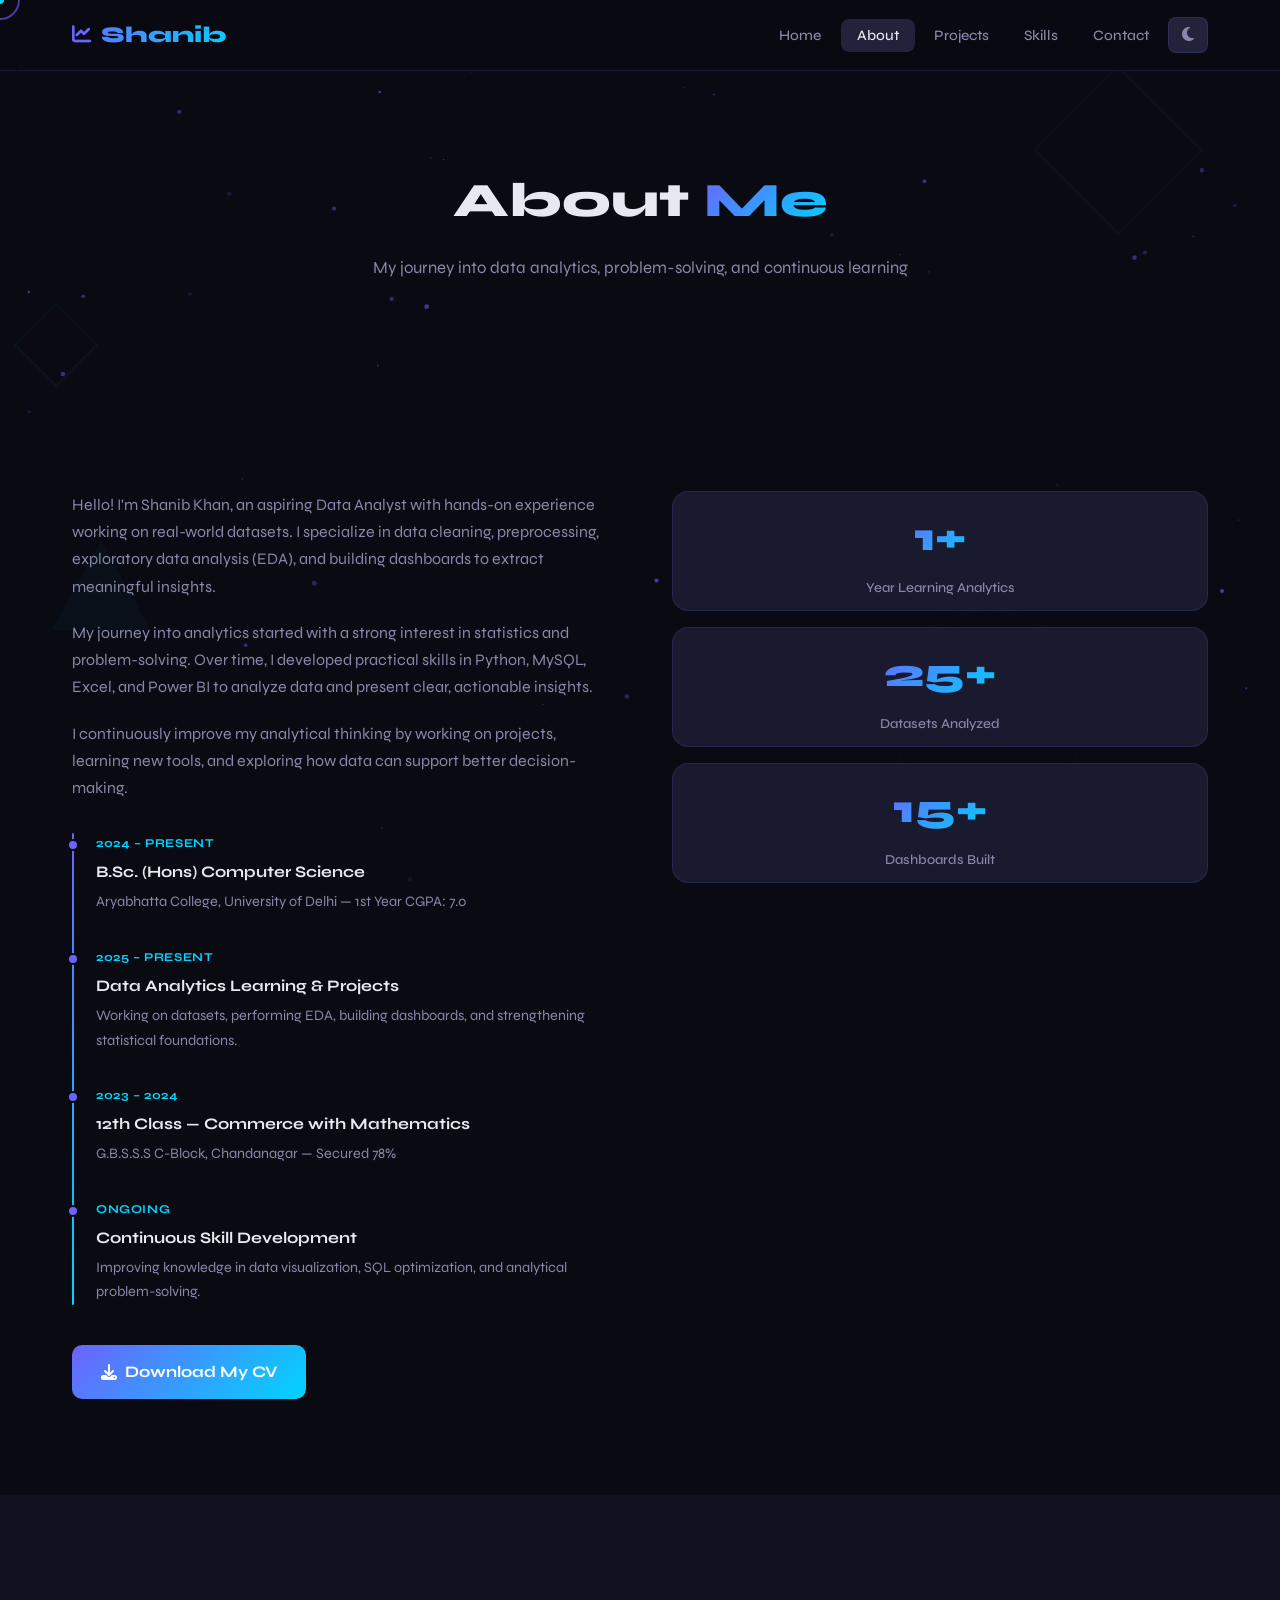
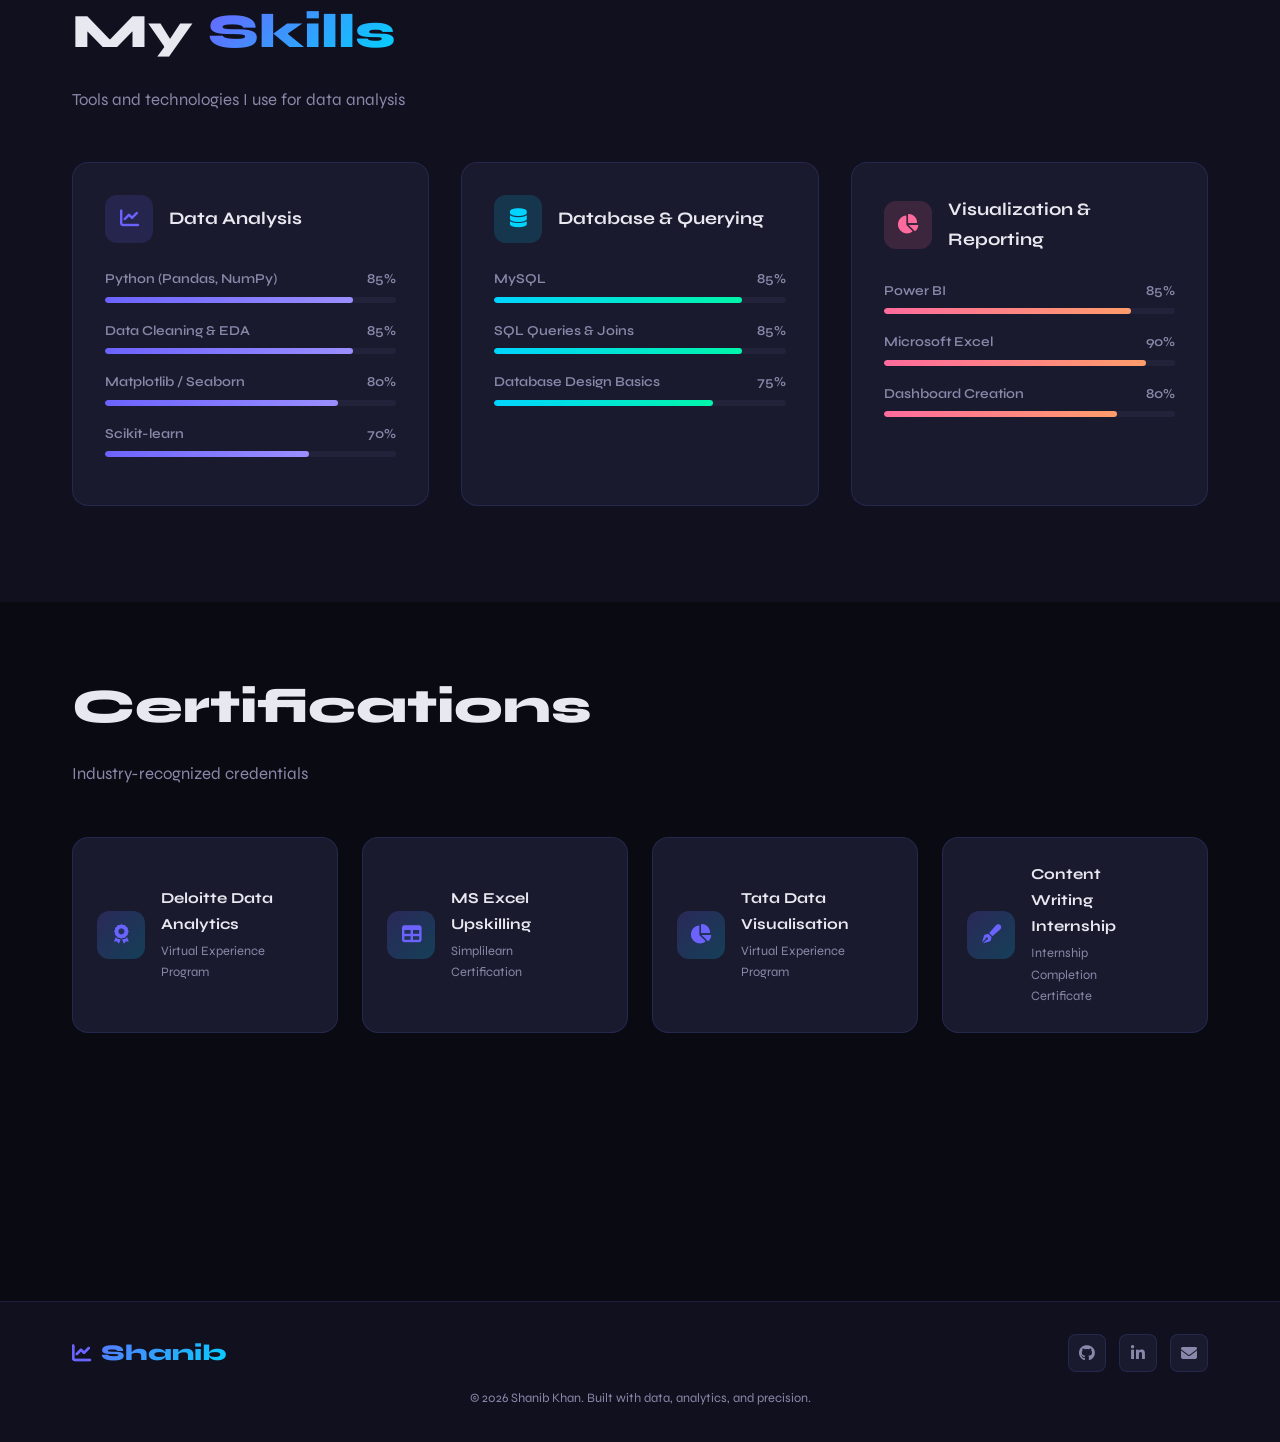
==== commit c058a448: "Update timeline and statistics in about.html" ====
--- a/about.html
+++ b/about.html
@@ -62,7 +62,7 @@
                 <p>Aryabhatta College, University of Delhi — 1st Year CGPA: 7.0</p>
               </div>
               <div class="timeline-item">
-                <span class="year">2024 – Present</span>
+                <span class="year">2025 – Present</span>
                 <h4>Data Analytics Learning & Projects</h4>
                 <p>Working on datasets, performing EDA, building dashboards, and strengthening statistical foundations.</p>
               </div>
@@ -102,7 +102,7 @@
               <div class="stat-card">
                 <div class="stat-card-inner">
                   <div class="stat-card-front">
-                    <div class="stat-number" data-target="20" data-suffix="+">0+</div>
+                    <div class="stat-number" data-target="25" data-suffix="+">0+</div>
                     <div class="stat-label">Datasets Analyzed</div>
                   </div>
                   <div class="stat-card-back">
@@ -113,7 +113,7 @@
               <div class="stat-card">
                 <div class="stat-card-inner">
                   <div class="stat-card-front">
-                    <div class="stat-number" data-target="5" data-suffix="+">0+</div>
+                    <div class="stat-number" data-target="15" data-suffix="+">0+</div>
                     <div class="stat-label">Dashboards Built</div>
                   </div>
                   <div class="stat-card-back">
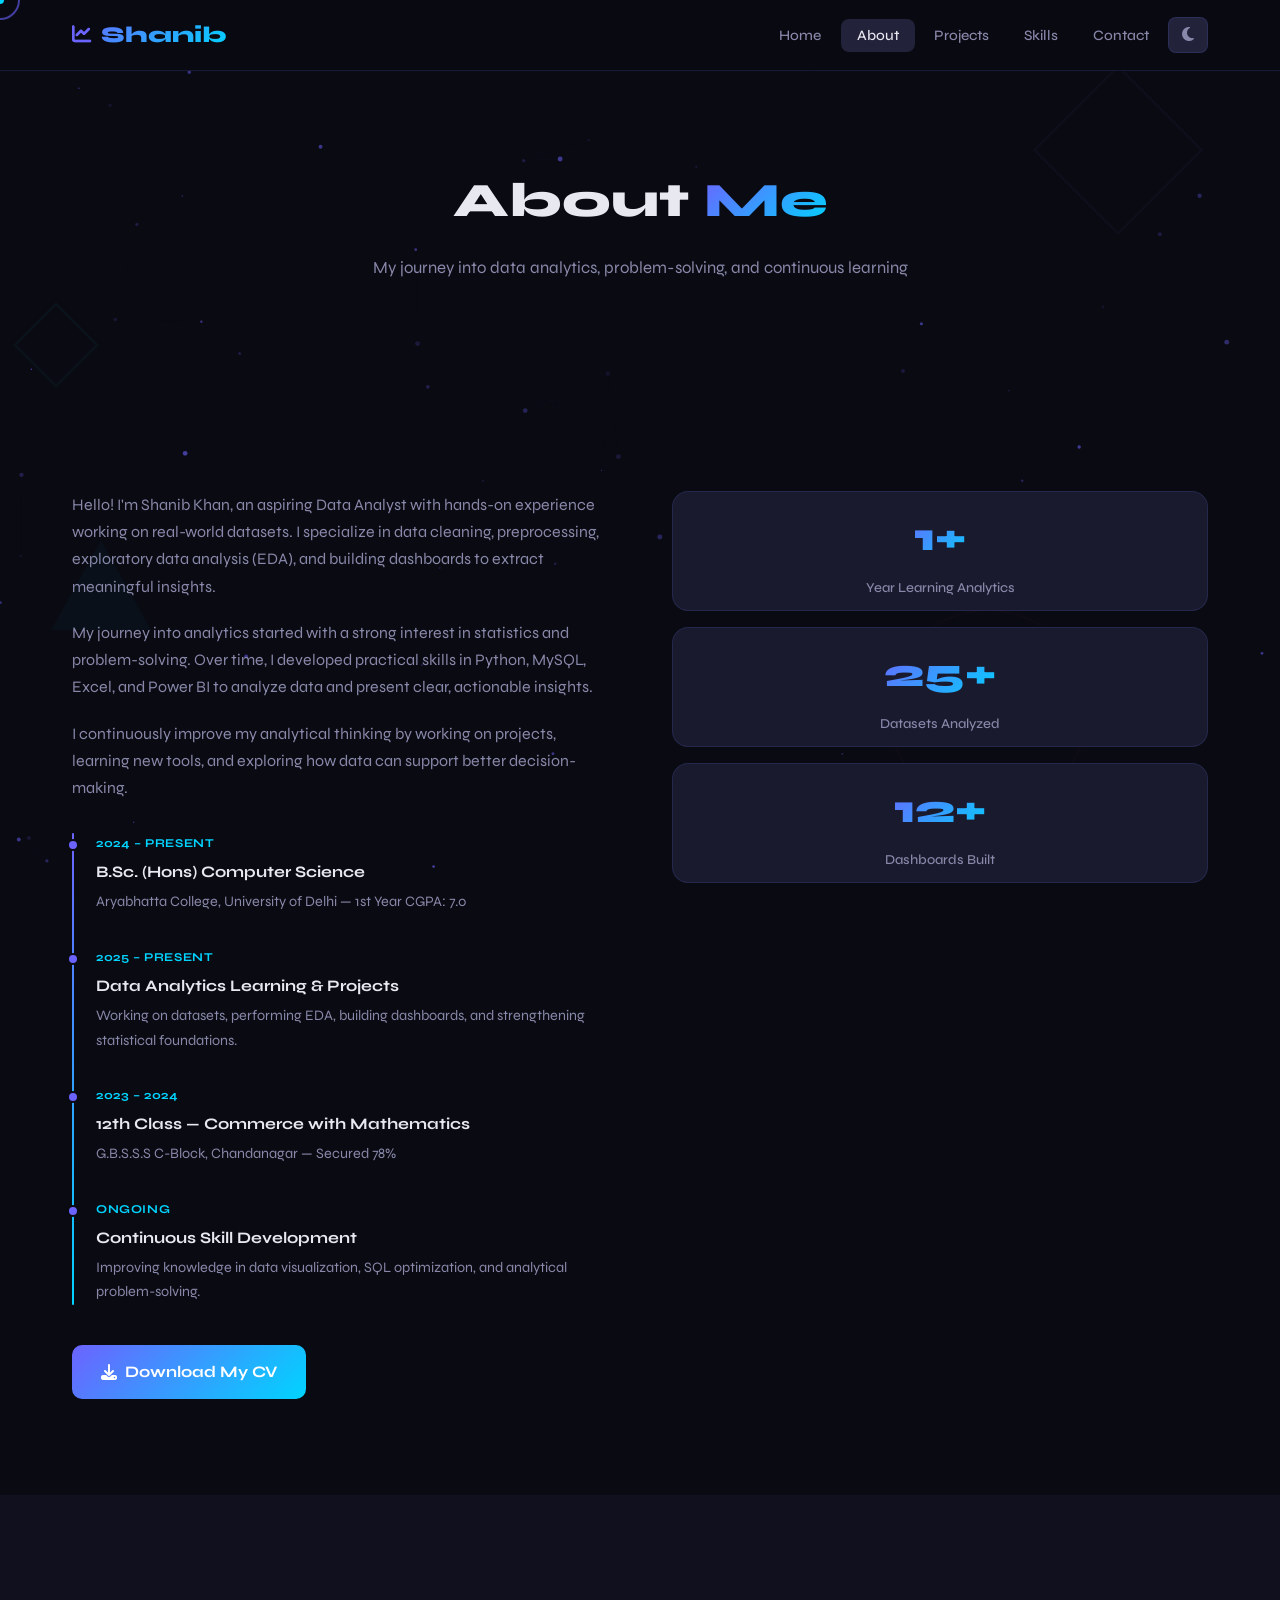
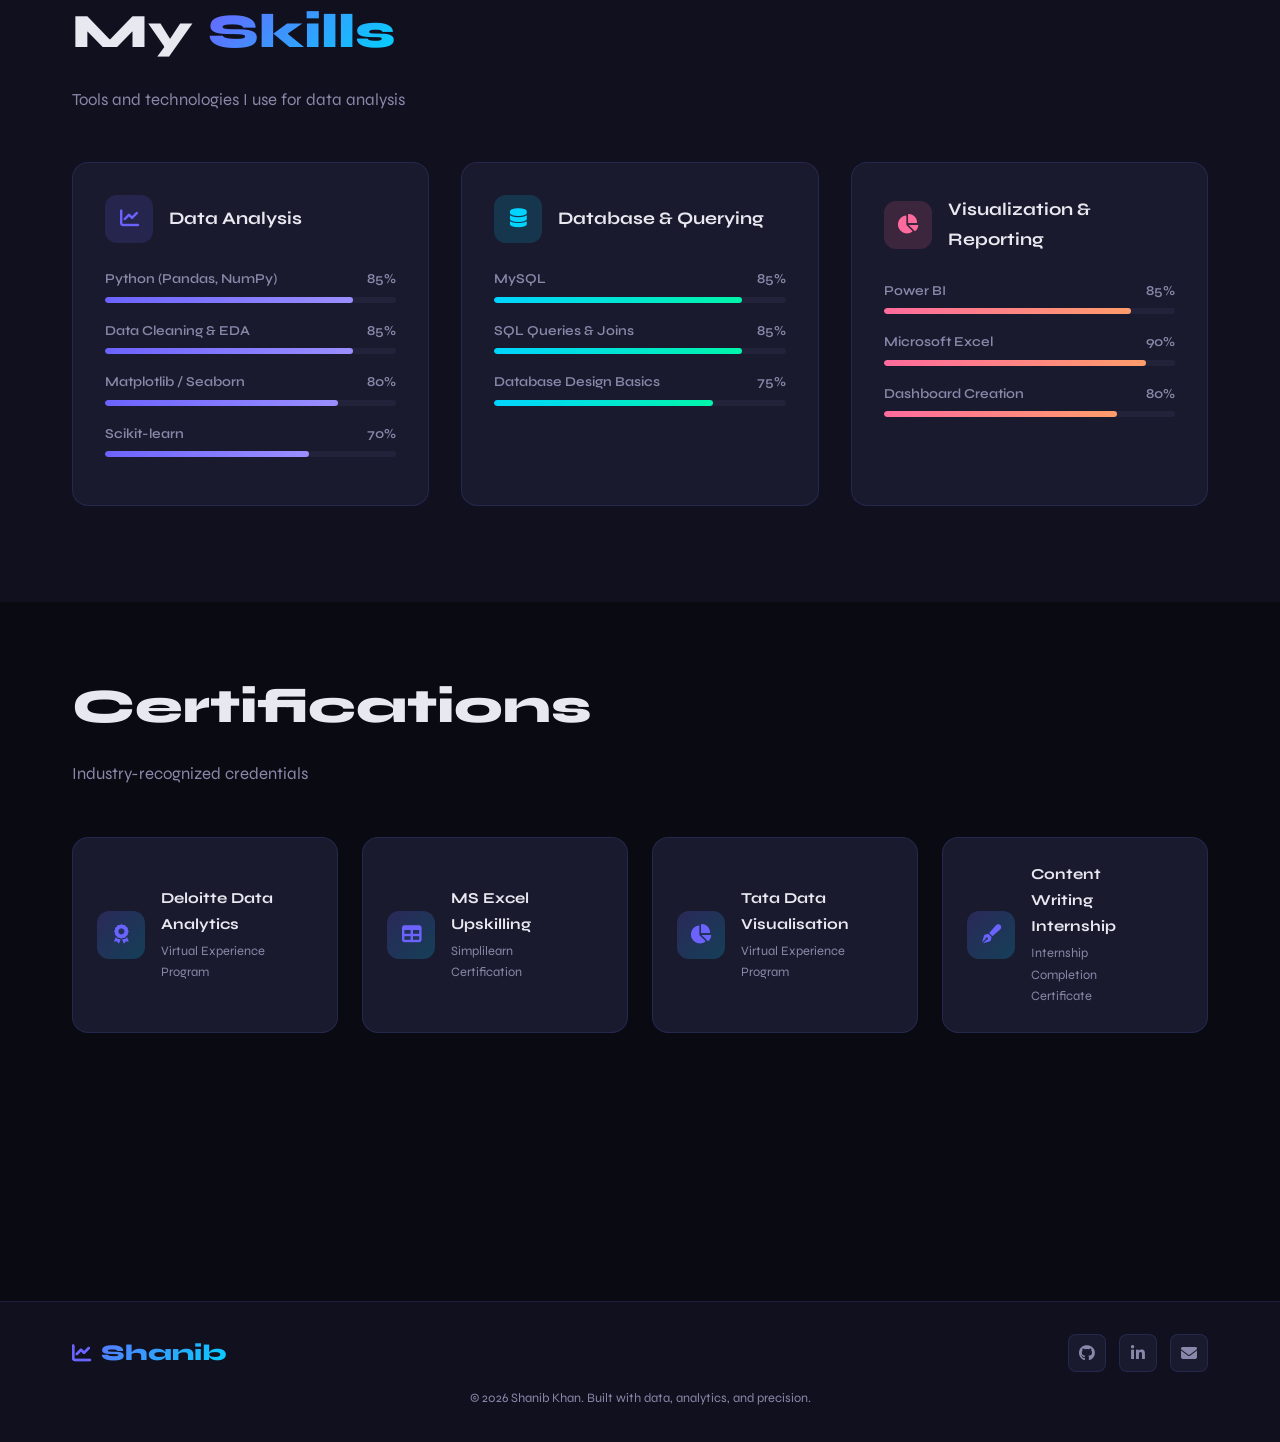
==== commit 0b215375: "Update stat-number target value in about.html" ====
--- a/about.html
+++ b/about.html
@@ -113,7 +113,7 @@
               <div class="stat-card">
                 <div class="stat-card-inner">
                   <div class="stat-card-front">
-                    <div class="stat-number" data-target="15" data-suffix="+">0+</div>
+                    <div class="stat-number" data-target="12" data-suffix="+">0+</div>
                     <div class="stat-label">Dashboards Built</div>
                   </div>
                   <div class="stat-card-back">
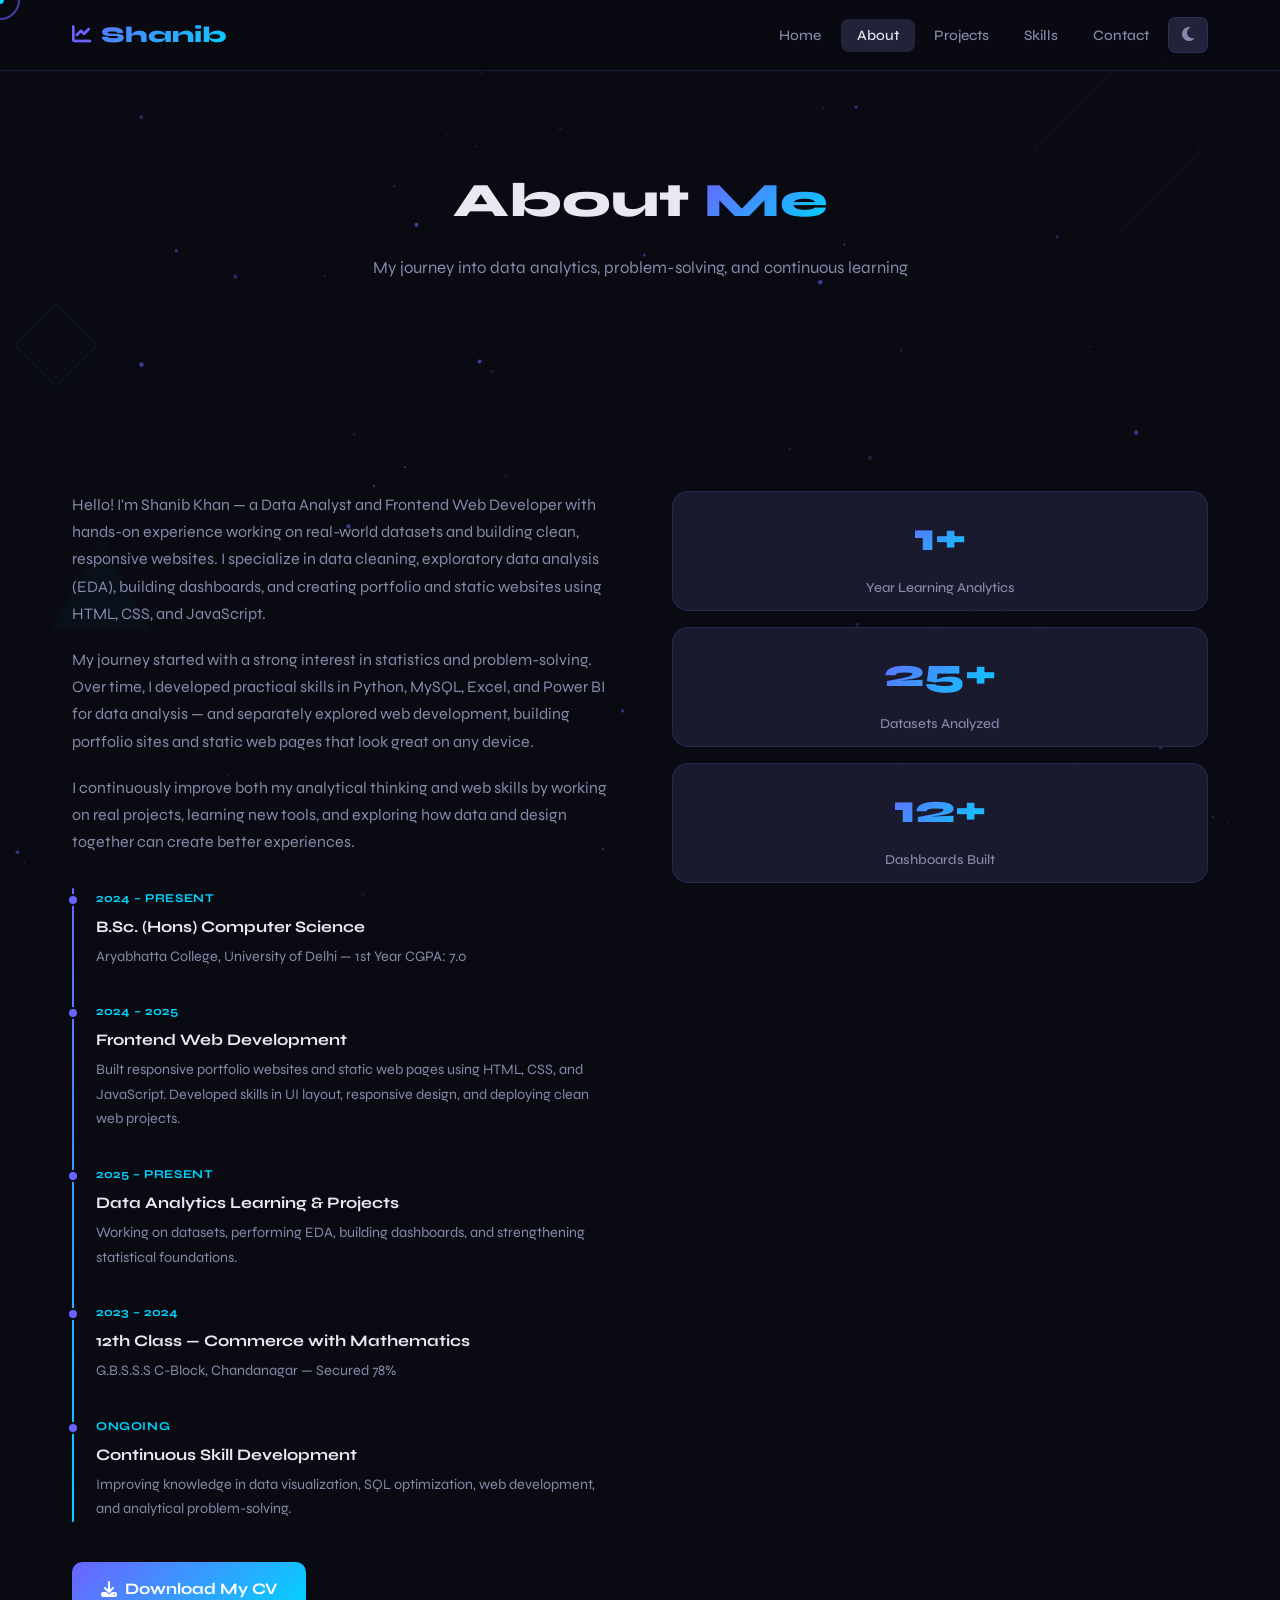
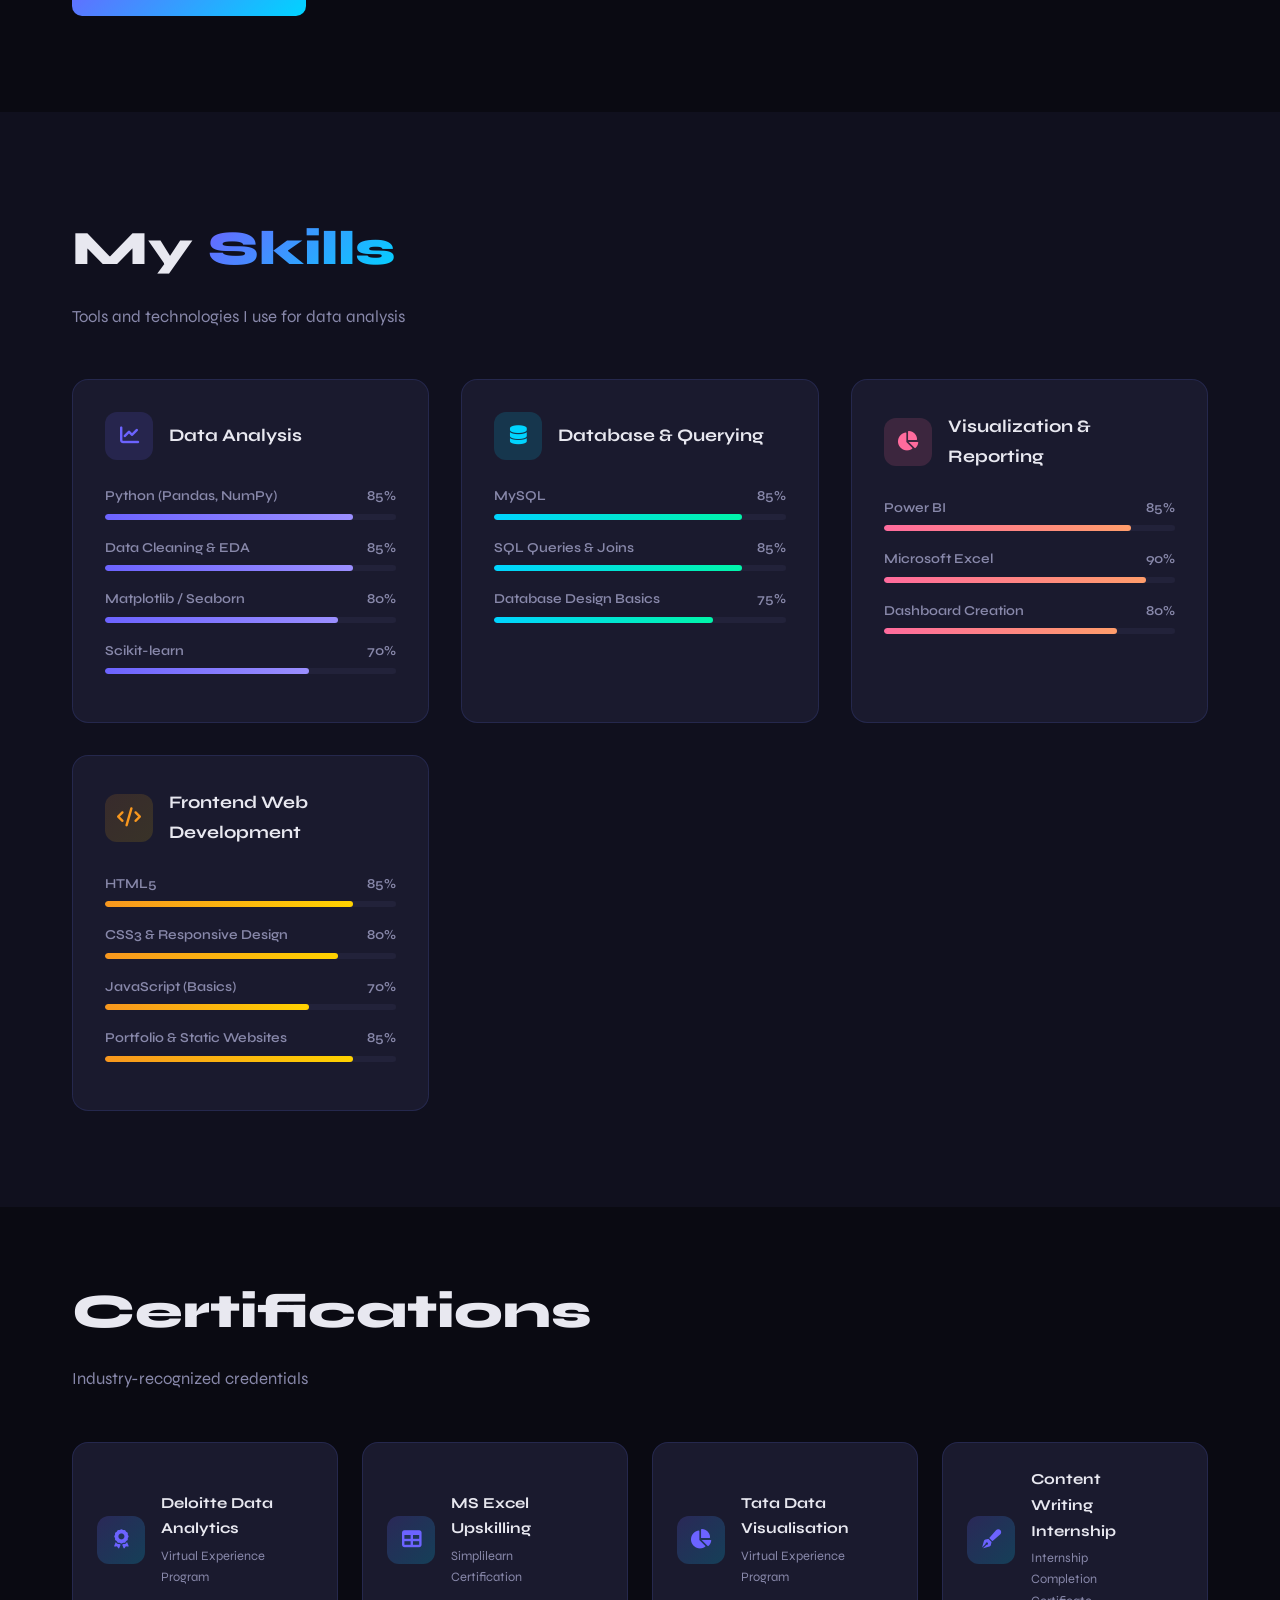
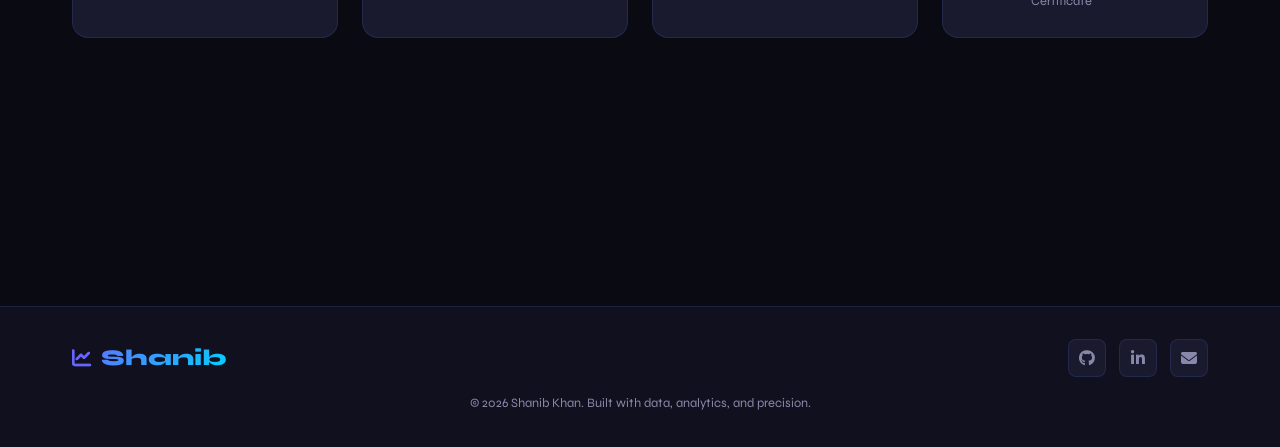
==== commit 55873d0e: "Revise about section with updated skills and experiences Updated the about section to reflect new sk" ====
--- a/about.html
+++ b/about.html
@@ -50,9 +50,12 @@
       <div class="container">
         <div class="about-content">
           <div class="about-text reveal-left">
-            <p>Hello! I'm Shanib Khan, an aspiring Data Analyst with hands-on experience working on real-world datasets. I specialize in data cleaning, preprocessing, exploratory data analysis (EDA), and building dashboards to extract meaningful insights.</p>
-            <p>My journey into analytics started with a strong interest in statistics and problem-solving. Over time, I developed practical skills in Python, MySQL, Excel, and Power BI to analyze data and present clear, actionable insights.</p>
-            <p>I continuously improve my analytical thinking by working on projects, learning new tools, and exploring how data can support better decision-making.</p>
+            <div class="about-profile-img reveal">
+              <img src="images/about.jpg" alt="Shanib Khan" onerror="this.style.display='none'">
+            </div>
+            <p>Hello! I'm Shanib Khan — a Data Analyst and Frontend Web Developer with hands-on experience working on real-world datasets and building clean, responsive websites. I specialize in data cleaning, exploratory data analysis (EDA), building dashboards, and creating portfolio and static websites using HTML, CSS, and JavaScript.</p>
+            <p>My journey started with a strong interest in statistics and problem-solving. Over time, I developed practical skills in Python, MySQL, Excel, and Power BI for data analysis — and separately explored web development, building portfolio sites and static web pages that look great on any device.</p>
+            <p>I continuously improve both my analytical thinking and web skills by working on real projects, learning new tools, and exploring how data and design together can create better experiences.</p>
 
             <!-- Timeline -->
             <div class="timeline reveal">
@@ -62,8 +65,13 @@
                 <p>Aryabhatta College, University of Delhi — 1st Year CGPA: 7.0</p>
               </div>
               <div class="timeline-item">
+                <span class="year">2024 – 2025</span>
+                <h4>Frontend Web Development</h4>
+                <p>Built responsive portfolio websites and static web pages using HTML, CSS, and JavaScript. Developed skills in UI layout, responsive design, and deploying clean web projects.</p>
+              </div>
+              <div class="timeline-item">
                 <span class="year">2025 – Present</span>
-                <h4>Data Analytics Learning & Projects</h4>
+                <h4>Data Analytics Learning &amp; Projects</h4>
                 <p>Working on datasets, performing EDA, building dashboards, and strengthening statistical foundations.</p>
               </div>
               <div class="timeline-item">
@@ -74,7 +82,7 @@
               <div class="timeline-item">
                 <span class="year">Ongoing</span>
                 <h4>Continuous Skill Development</h4>
-                <p>Improving knowledge in data visualization, SQL optimization, and analytical problem-solving.</p>
+                <p>Improving knowledge in data visualization, SQL optimization, web development, and analytical problem-solving.</p>
               </div>
             </div>
 
@@ -144,7 +152,7 @@
               <div class="skill-bar"><div class="skill-progress frontend-bar" style="width:85%"></div></div>
             </div>
             <div class="skill-item">
-              <h4><span>Data Cleaning & EDA</span><span>85%</span></h4>
+              <h4><span>Data Cleaning &amp; EDA</span><span>85%</span></h4>
               <div class="skill-bar"><div class="skill-progress frontend-bar" style="width:85%"></div></div>
             </div>
             <div class="skill-item">
@@ -160,14 +168,14 @@
           <div class="skill-card">
             <div class="skill-card-header">
               <div class="skill-icon backend"><i class="fas fa-database"></i></div>
-              <h3>Database & Querying</h3>
+              <h3>Database &amp; Querying</h3>
             </div>
             <div class="skill-item">
               <h4><span>MySQL</span><span>85%</span></h4>
               <div class="skill-bar"><div class="skill-progress backend-bar" style="width:85%"></div></div>
             </div>
             <div class="skill-item">
-              <h4><span>SQL Queries & Joins</span><span>85%</span></h4>
+              <h4><span>SQL Queries &amp; Joins</span><span>85%</span></h4>
               <div class="skill-bar"><div class="skill-progress backend-bar" style="width:85%"></div></div>
             </div>
             <div class="skill-item">
@@ -179,7 +187,7 @@
           <div class="skill-card">
             <div class="skill-card-header">
               <div class="skill-icon tools"><i class="fas fa-chart-pie"></i></div>
-              <h3>Visualization & Reporting</h3>
+              <h3>Visualization &amp; Reporting</h3>
             </div>
             <div class="skill-item">
               <h4><span>Power BI</span><span>85%</span></h4>
@@ -192,6 +200,29 @@
             <div class="skill-item">
               <h4><span>Dashboard Creation</span><span>80%</span></h4>
               <div class="skill-bar"><div class="skill-progress tools-bar" style="width:80%"></div></div>
+            </div>
+          </div>
+
+          <div class="skill-card">
+            <div class="skill-card-header">
+              <div class="skill-icon frontend" style="background: linear-gradient(135deg,#f7971e22,#ffd20022);"><i class="fas fa-code" style="color:#f7971e"></i></div>
+              <h3>Frontend Web Development</h3>
+            </div>
+            <div class="skill-item">
+              <h4><span>HTML5</span><span>85%</span></h4>
+              <div class="skill-bar"><div class="skill-progress" style="width:85%;background:linear-gradient(90deg,#f7971e,#ffd200)"></div></div>
+            </div>
+            <div class="skill-item">
+              <h4><span>CSS3 &amp; Responsive Design</span><span>80%</span></h4>
+              <div class="skill-bar"><div class="skill-progress" style="width:80%;background:linear-gradient(90deg,#f7971e,#ffd200)"></div></div>
+            </div>
+            <div class="skill-item">
+              <h4><span>JavaScript (Basics)</span><span>70%</span></h4>
+              <div class="skill-bar"><div class="skill-progress" style="width:70%;background:linear-gradient(90deg,#f7971e,#ffd200)"></div></div>
+            </div>
+            <div class="skill-item">
+              <h4><span>Portfolio &amp; Static Websites</span><span>85%</span></h4>
+              <div class="skill-bar"><div class="skill-progress" style="width:85%;background:linear-gradient(90deg,#f7971e,#ffd200)"></div></div>
             </div>
           </div>
 
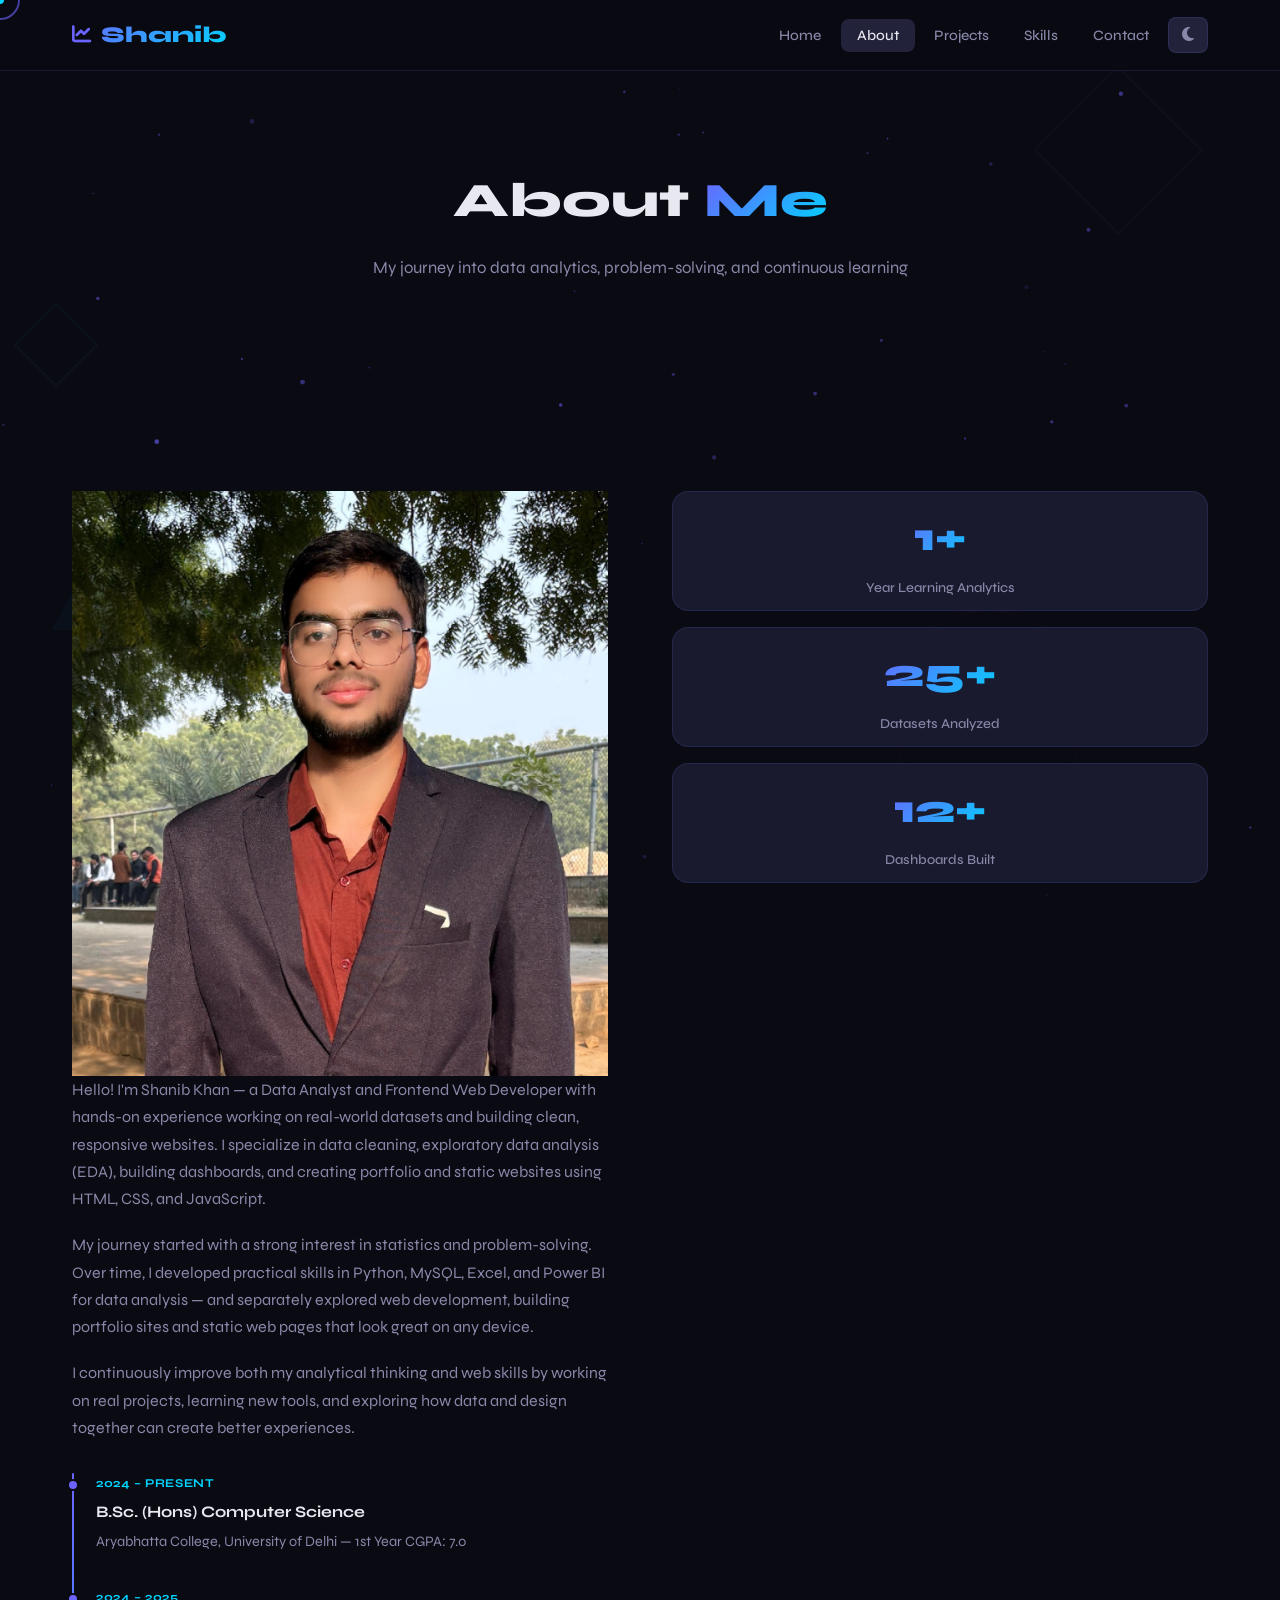
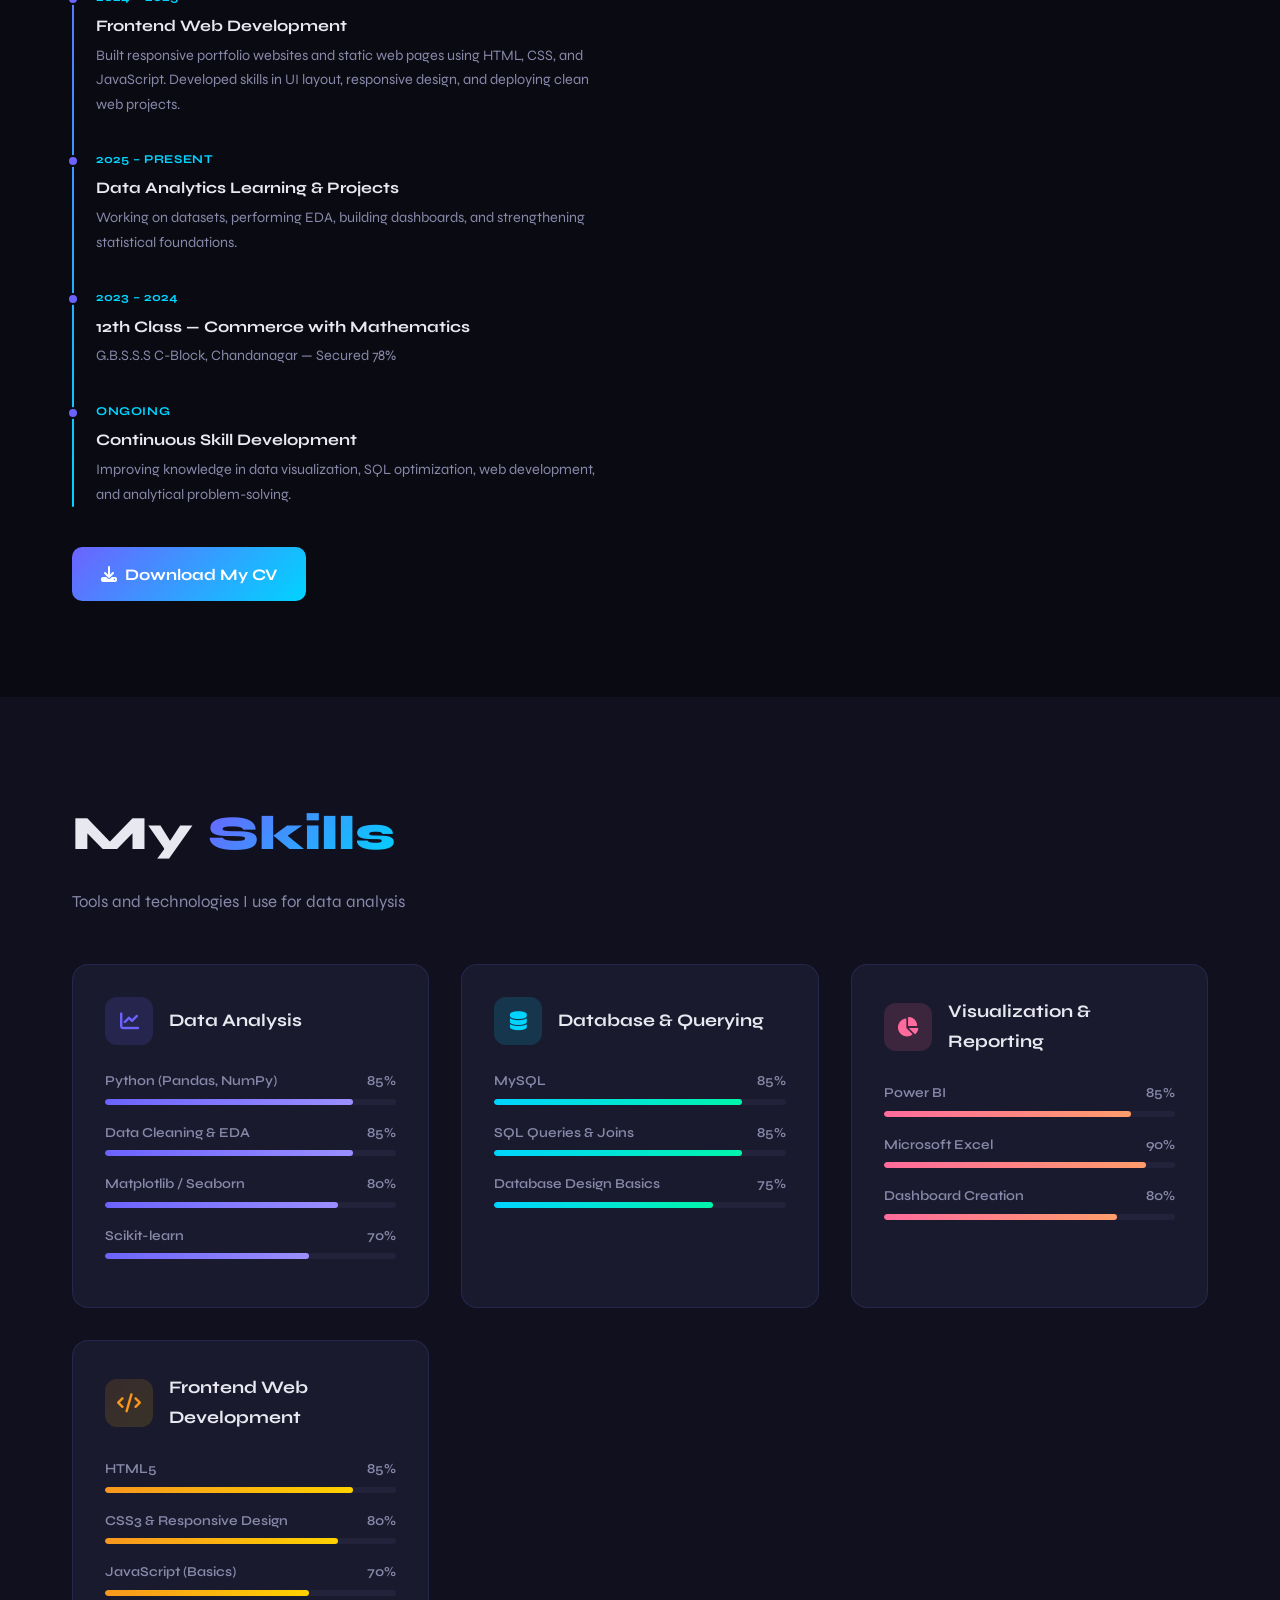
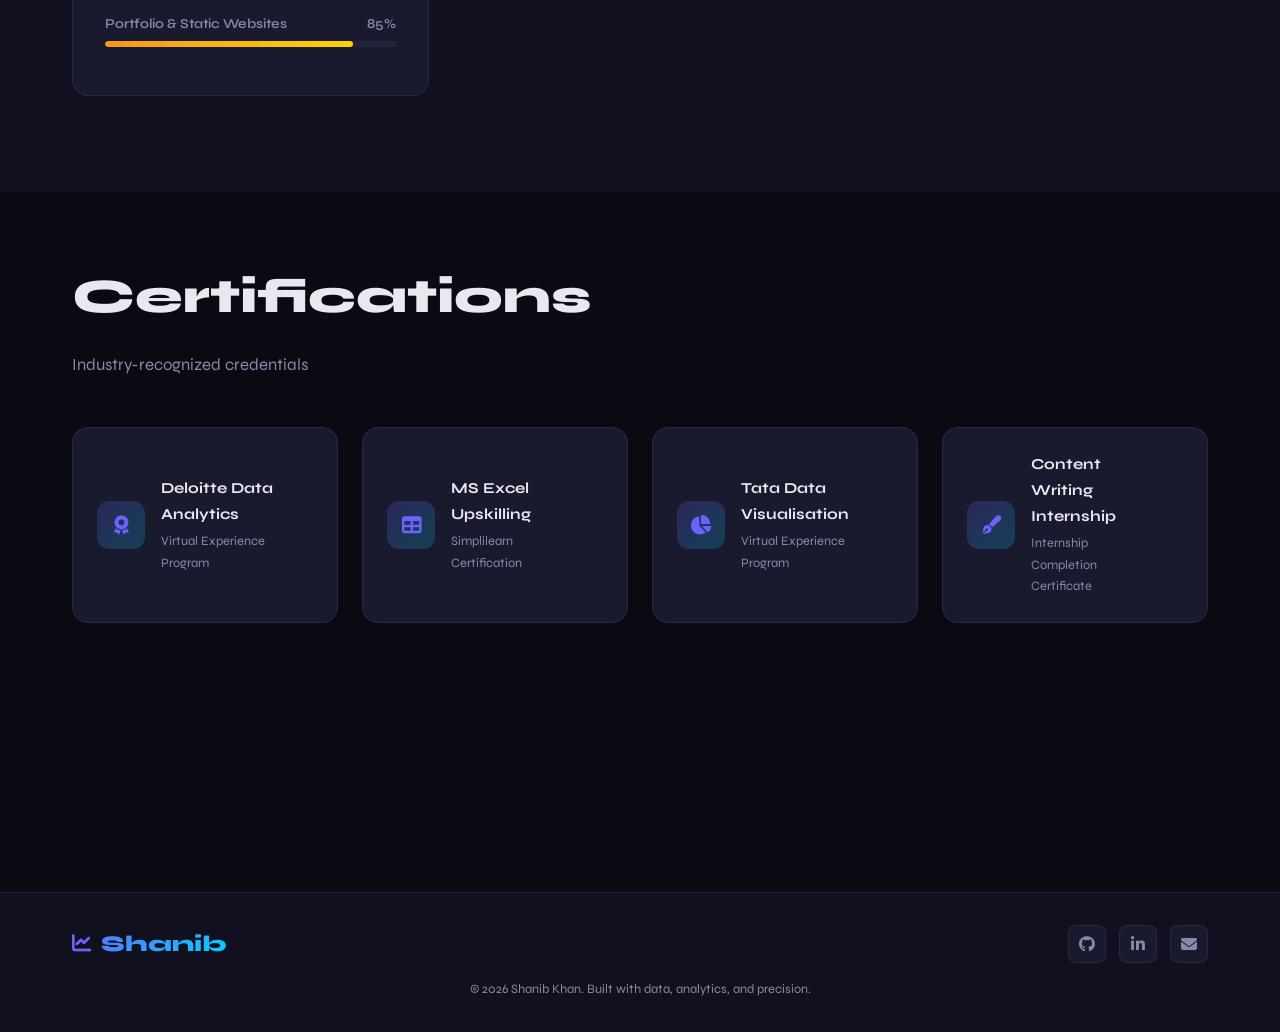
==== commit 7f948b15: "Update profile image in about.html" ====
--- a/about.html
+++ b/about.html
@@ -51,7 +51,7 @@
         <div class="about-content">
           <div class="about-text reveal-left">
             <div class="about-profile-img reveal">
-              <img src="images/about.jpg" alt="Shanib Khan" onerror="this.style.display='none'">
+              <img src="Screenshot 2026-05-17 214440.png" alt="Shanib Khan" onerror="this.style.display='none'">
             </div>
             <p>Hello! I'm Shanib Khan — a Data Analyst and Frontend Web Developer with hands-on experience working on real-world datasets and building clean, responsive websites. I specialize in data cleaning, exploratory data analysis (EDA), building dashboards, and creating portfolio and static websites using HTML, CSS, and JavaScript.</p>
             <p>My journey started with a strong interest in statistics and problem-solving. Over time, I developed practical skills in Python, MySQL, Excel, and Power BI for data analysis — and separately explored web development, building portfolio sites and static web pages that look great on any device.</p>
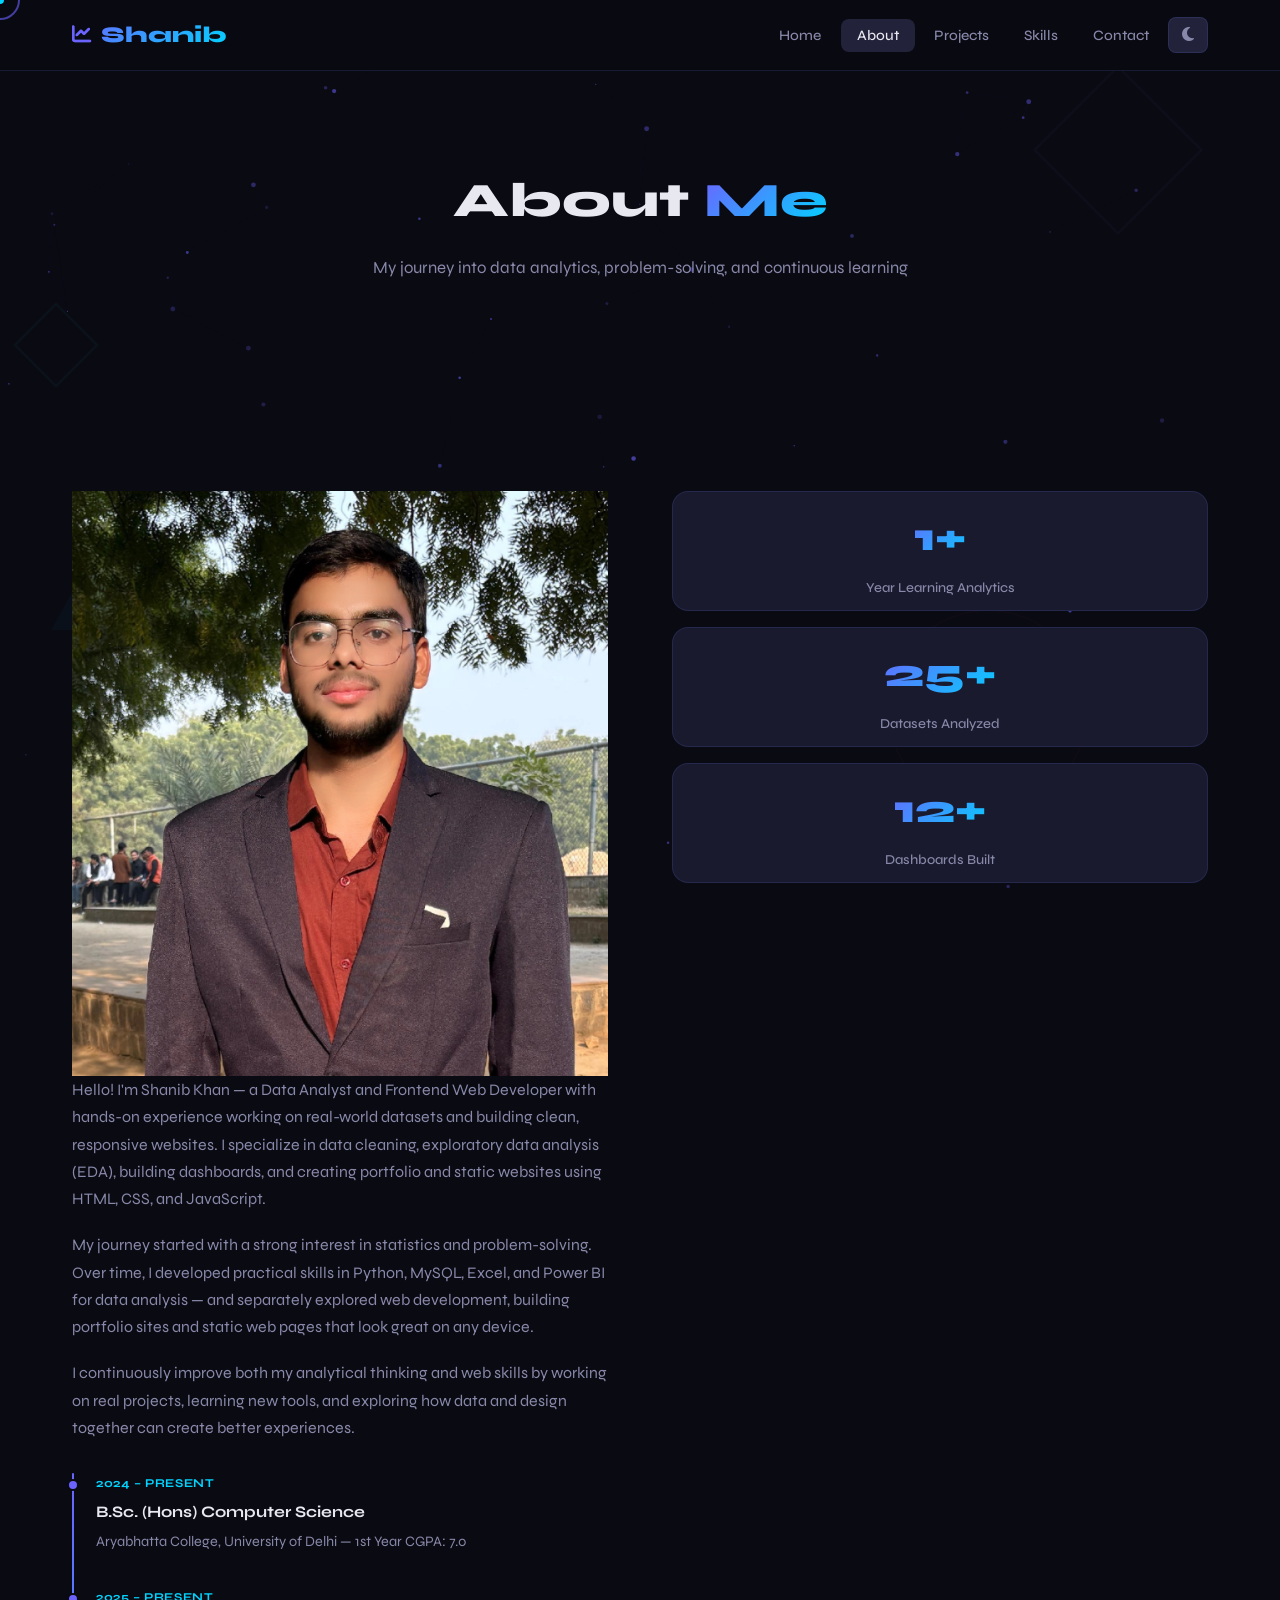
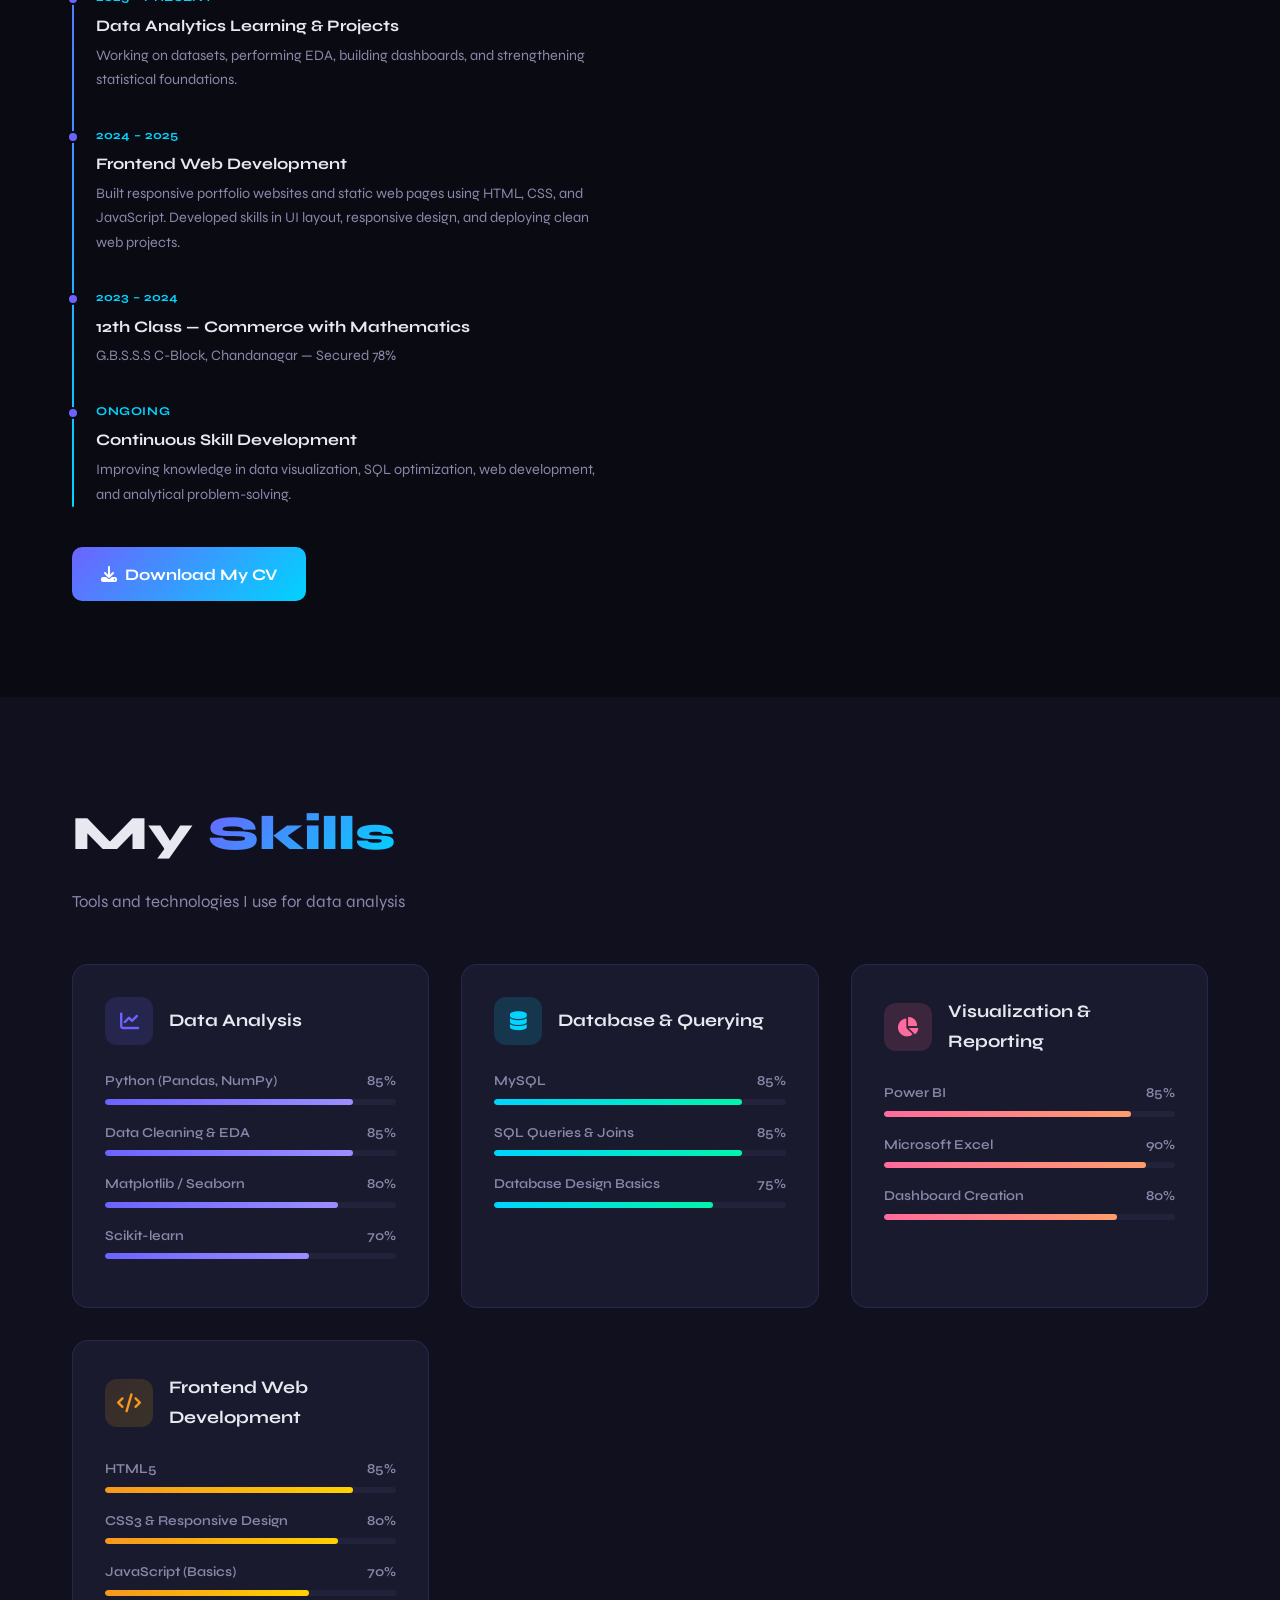
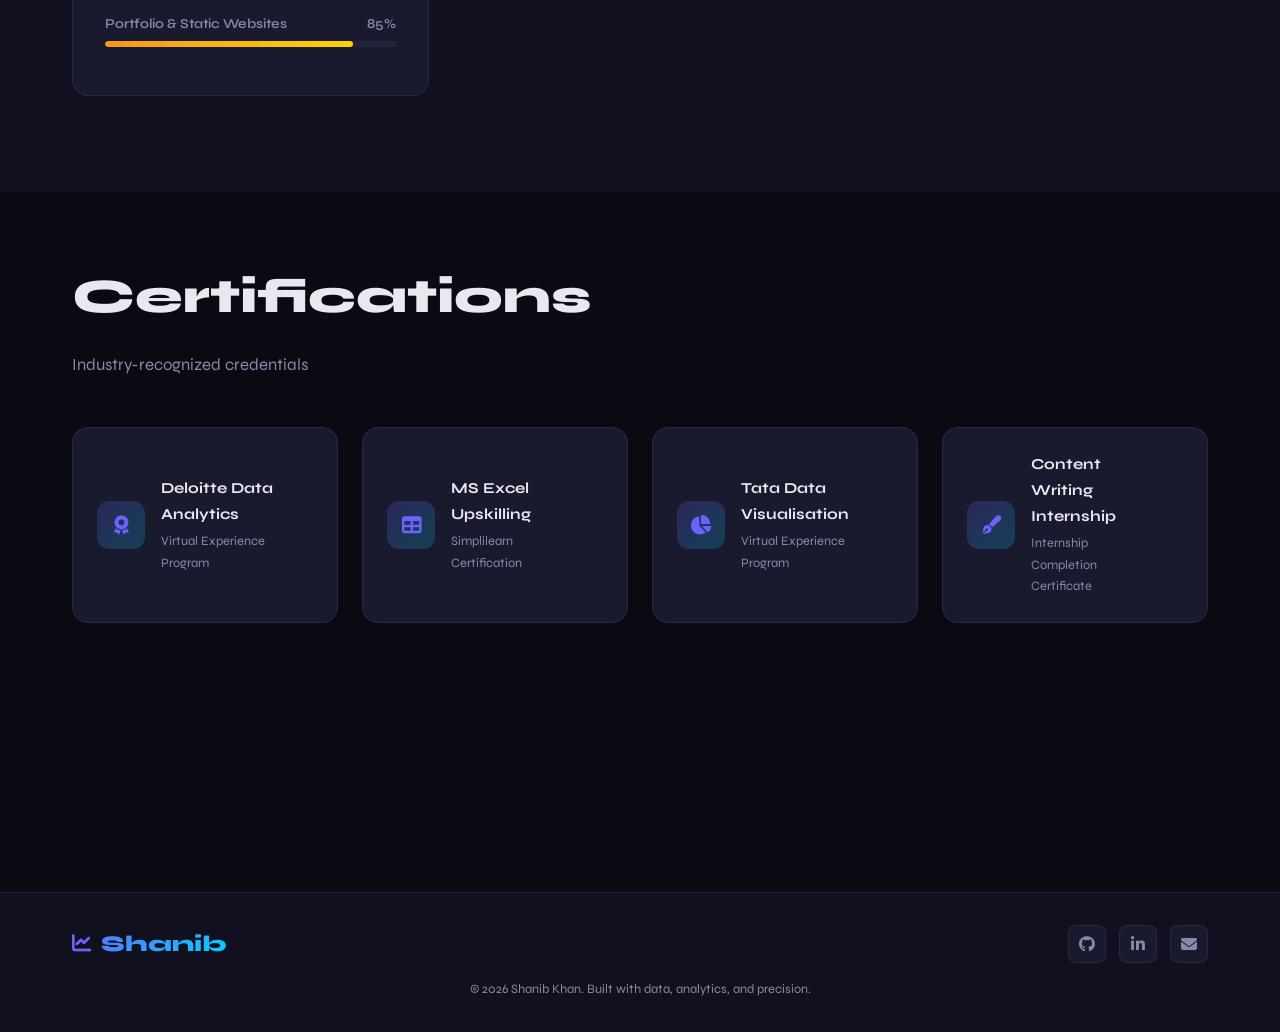
==== commit c7c5f243: "Remove duplicate Data Analytics section in about.html" ====
--- a/about.html
+++ b/about.html
@@ -65,14 +65,14 @@
                 <p>Aryabhatta College, University of Delhi — 1st Year CGPA: 7.0</p>
               </div>
               <div class="timeline-item">
+                <span class="year">2025 – Present</span>
+                <h4>Data Analytics Learning &amp; Projects</h4>
+                <p>Working on datasets, performing EDA, building dashboards, and strengthening statistical foundations.</p>
+              </div>
+                     <div class="timeline-item">
                 <span class="year">2024 – 2025</span>
                 <h4>Frontend Web Development</h4>
                 <p>Built responsive portfolio websites and static web pages using HTML, CSS, and JavaScript. Developed skills in UI layout, responsive design, and deploying clean web projects.</p>
-              </div>
-              <div class="timeline-item">
-                <span class="year">2025 – Present</span>
-                <h4>Data Analytics Learning &amp; Projects</h4>
-                <p>Working on datasets, performing EDA, building dashboards, and strengthening statistical foundations.</p>
               </div>
               <div class="timeline-item">
                 <span class="year">2023 – 2024</span>
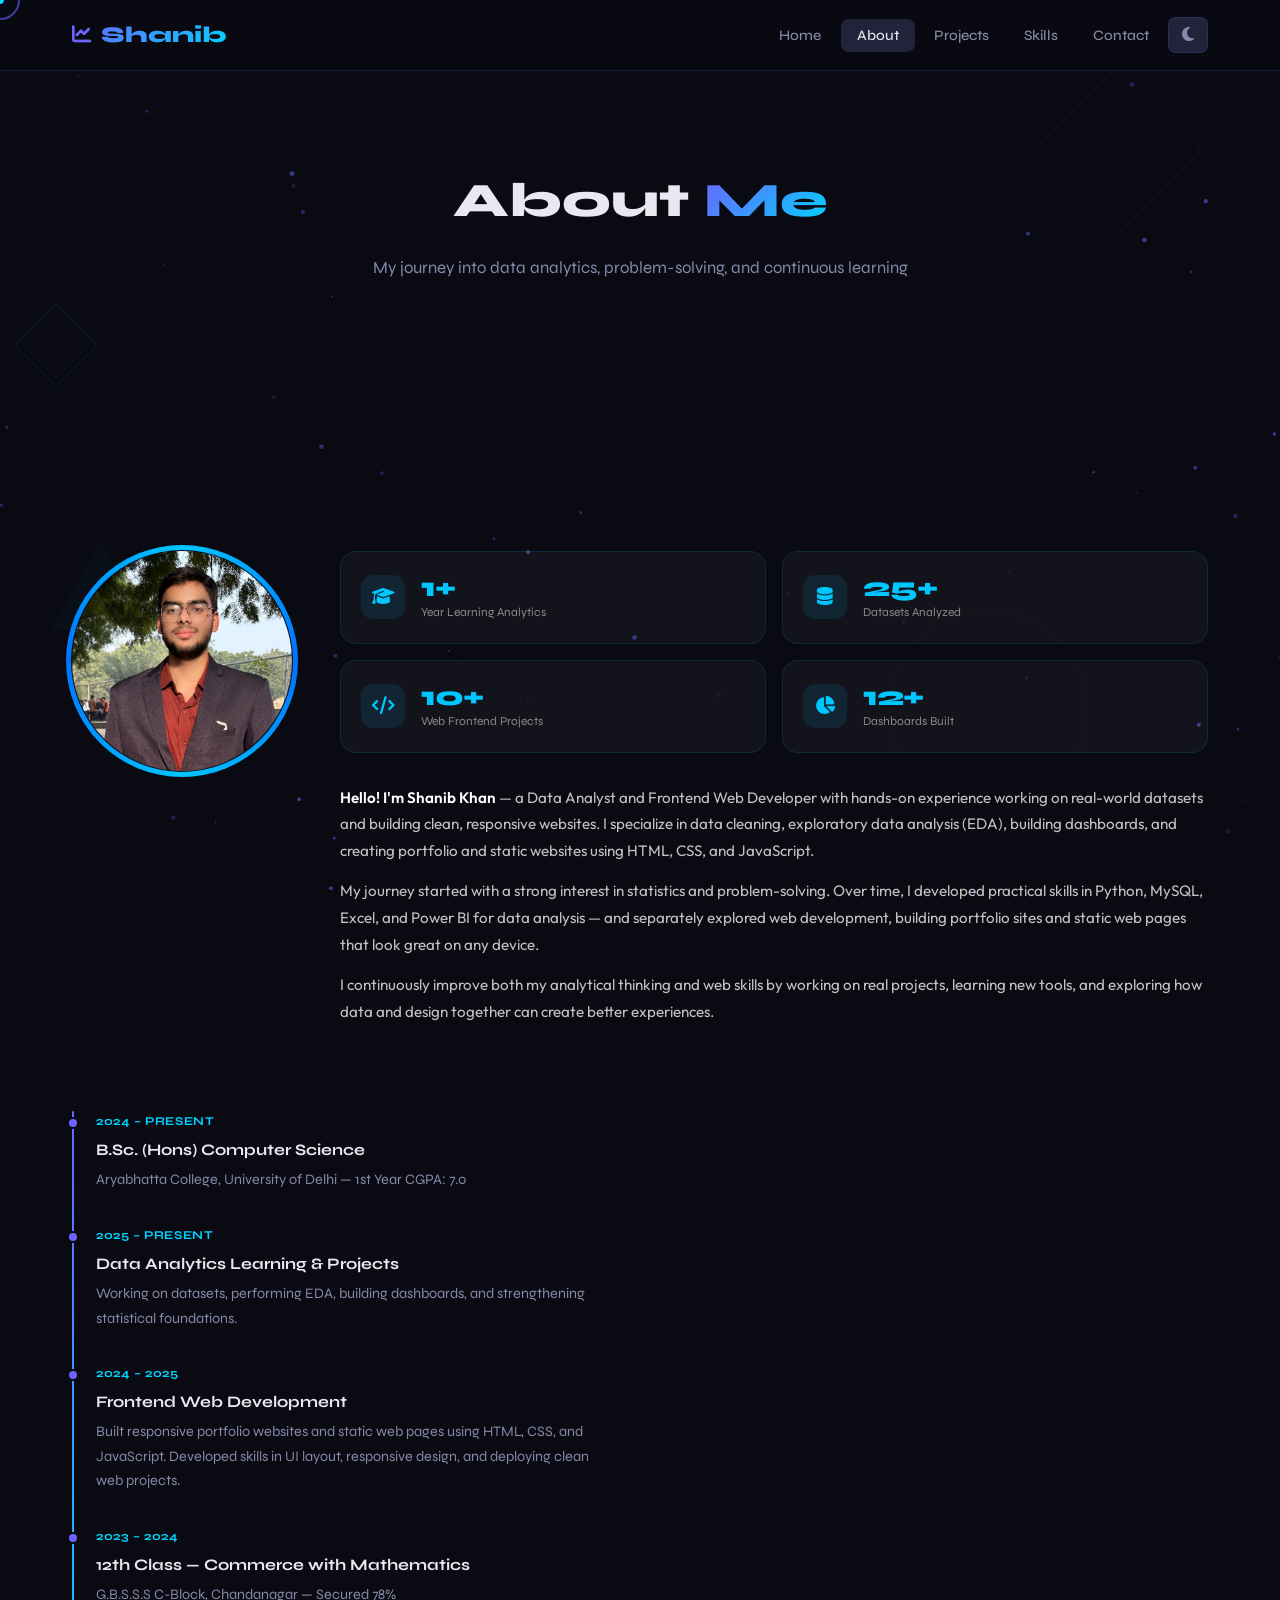
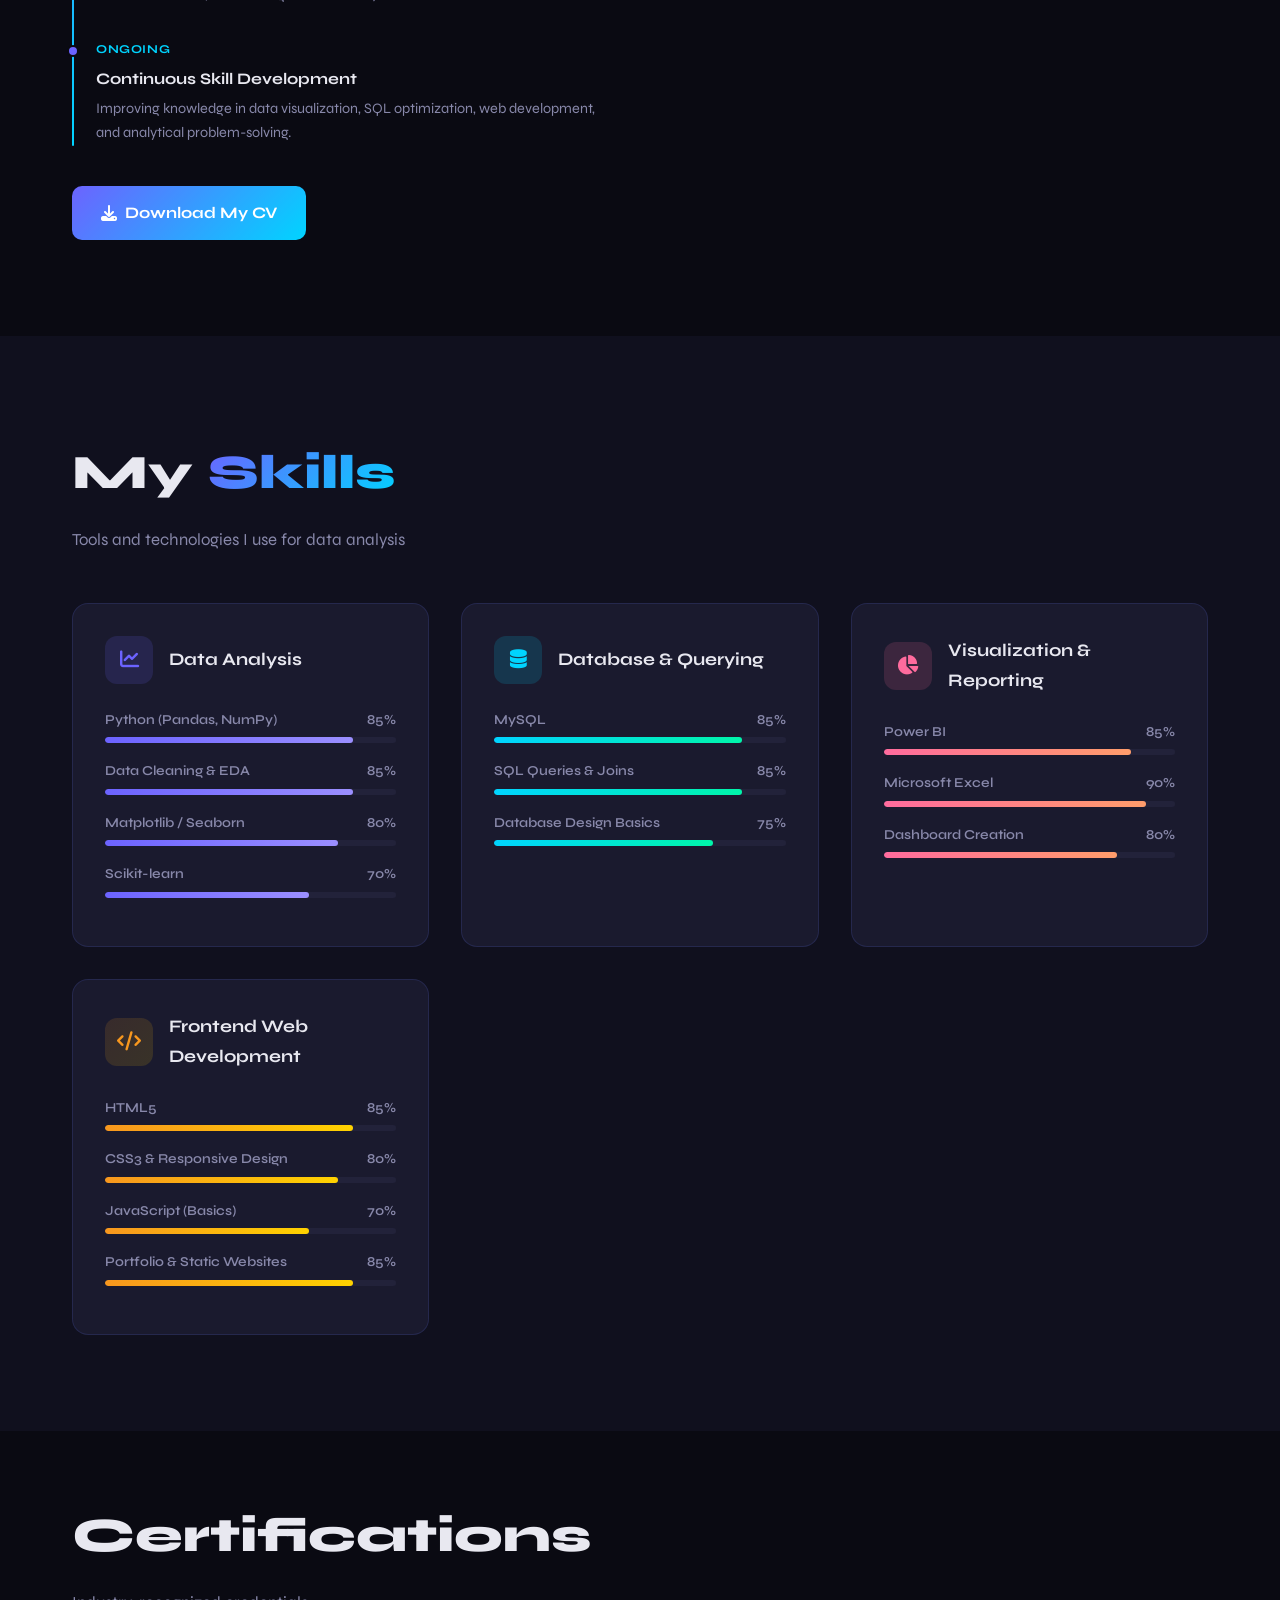
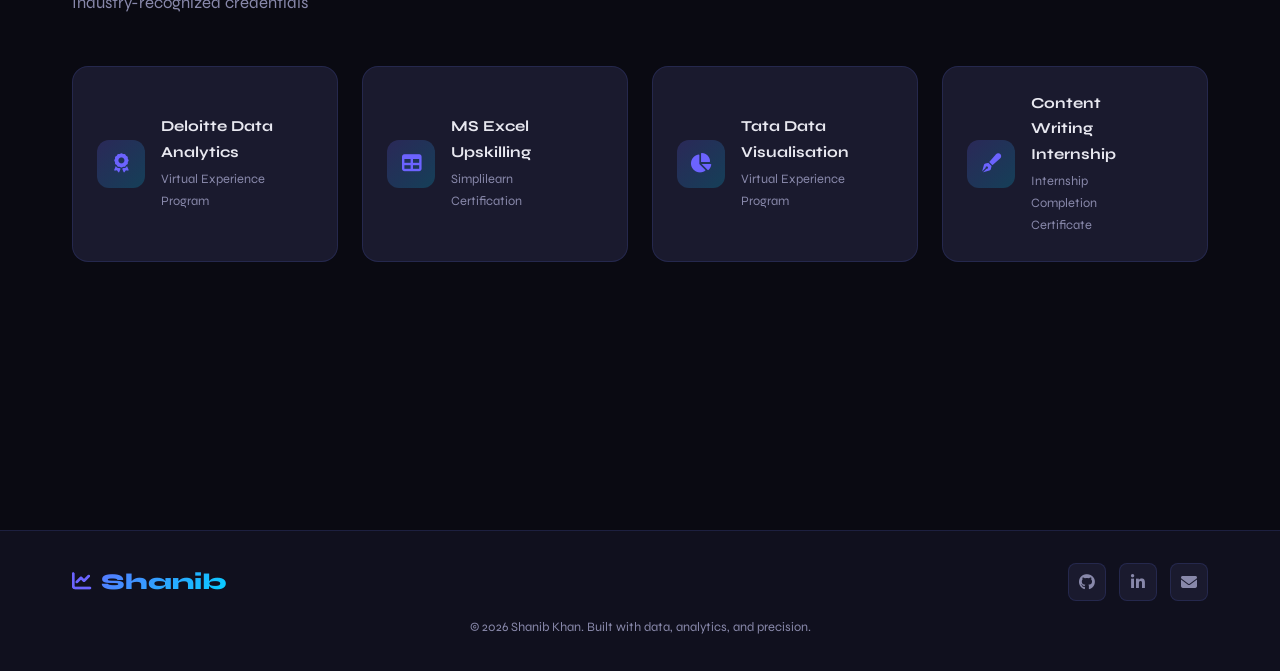
==== commit 58accfa1: "Implement new About Hero Block design Redesign About section with new hero block layout and styles." ====
--- a/about.html
+++ b/about.html
@@ -1,3 +1,4 @@
+
 <!DOCTYPE html>
 <html lang="en" data-theme="dark">
 <head>
@@ -7,6 +8,215 @@
   <link rel="stylesheet" href="css/style.css">
   <link rel="stylesheet" href="https://cdnjs.cloudflare.com/ajax/libs/font-awesome/6.5.0/css/all.min.css">
   <link href="https://fonts.googleapis.com/css2?family=Syne:wght@400;600;700;800&family=Outfit:wght@300;400;500;600;700&display=swap" rel="stylesheet">
+
+  <!-- ═══════════════════════════════════════════════════
+       OVERRIDE STYLES — About Hero Section Redesign
+  ═══════════════════════════════════════════════════ -->
+  <style>
+    /* ── About Hero Block ── */
+    .about-hero-block {
+      display: flex;
+      align-items: flex-start;
+      gap: 48px;
+      padding: 60px 0 40px;
+    }
+
+    /* ── LEFT: Circular Photo ── */
+    .about-photo-wrap {
+      flex: 0 0 auto;
+      position: relative;
+      width: 220px;
+      height: 220px;
+    }
+
+    .about-photo-wrap .photo-ring {
+      position: absolute;
+      inset: -6px;
+      border-radius: 50%;
+      background: conic-gradient(
+        #00c6ff 0deg,
+        #0072ff 90deg,
+        #00c6ff 180deg,
+        #0072ff 270deg,
+        #00c6ff 360deg
+      );
+      animation: spin-ring 4s linear infinite;
+      z-index: 0;
+    }
+
+    @keyframes spin-ring {
+      to { transform: rotate(360deg); }
+    }
+
+    .about-photo-wrap .photo-ring::after {
+      content: '';
+      position: absolute;
+      inset: 5px;
+      border-radius: 50%;
+      background: #0a0e1a;
+    }
+
+    .about-photo-wrap img {
+      position: relative;
+      z-index: 1;
+      width: 220px;
+      height: 220px;
+      border-radius: 50%;
+      object-fit: cover;
+      object-position: top center;
+      display: block;
+    }
+
+    .about-photo-wrap .photo-placeholder {
+      position: relative;
+      z-index: 1;
+      width: 220px;
+      height: 220px;
+      border-radius: 50%;
+      background: linear-gradient(135deg, #0d2137, #1a3a5c);
+      display: flex;
+      align-items: center;
+      justify-content: center;
+      font-size: 80px;
+      color: #00c6ff44;
+    }
+
+    /* ── RIGHT: Stats grid + intro text ── */
+    .about-right-col {
+      flex: 1;
+      min-width: 0;
+    }
+
+    .about-stats-grid {
+      display: grid;
+      grid-template-columns: 1fr 1fr;
+      gap: 16px;
+      margin-bottom: 32px;
+    }
+
+    .about-stat-card {
+      background: rgba(255,255,255,0.04);
+      border: 1px solid rgba(0,198,255,0.12);
+      border-radius: 16px;
+      padding: 22px 20px;
+      display: flex;
+      align-items: center;
+      gap: 16px;
+      transition: border-color 0.3s, transform 0.3s;
+    }
+
+    .about-stat-card:hover {
+      border-color: rgba(0,198,255,0.4);
+      transform: translateY(-3px);
+    }
+
+    .about-stat-icon {
+      width: 44px;
+      height: 44px;
+      border-radius: 12px;
+      background: rgba(0,198,255,0.1);
+      display: flex;
+      align-items: center;
+      justify-content: center;
+      flex-shrink: 0;
+      font-size: 18px;
+      color: #00c6ff;
+    }
+
+    .about-stat-info .stat-num {
+      font-family: 'Syne', sans-serif;
+      font-size: 1.7rem;
+      font-weight: 800;
+      color: #00c6ff;
+      line-height: 1;
+      letter-spacing: -0.5px;
+    }
+
+    .about-stat-info .stat-lbl {
+      font-size: 0.75rem;
+      color: rgba(255,255,255,0.5);
+      margin-top: 4px;
+      line-height: 1.3;
+    }
+
+    /* ── Intro paragraphs ── */
+    .about-intro-text p {
+      color: rgba(255,255,255,0.75);
+      font-family: 'Outfit', sans-serif;
+      font-size: 0.95rem;
+      line-height: 1.75;
+      margin-bottom: 14px;
+    }
+
+    .about-intro-text p strong {
+      color: #fff;
+      font-weight: 600;
+    }
+
+    /* ── Hide the old about-content layout for just the top portion ── */
+    .about-content-legacy {
+      display: none !important;
+    }
+
+    /* ════════════════════════════════
+       MOBILE RESPONSIVE
+    ════════════════════════════════ */
+    @media (max-width: 768px) {
+      .about-hero-block {
+        flex-direction: column;
+        align-items: center;
+        gap: 32px;
+        padding: 32px 0 24px;
+      }
+
+      .about-photo-wrap,
+      .about-photo-wrap img,
+      .about-photo-wrap .photo-placeholder {
+        width: 170px;
+        height: 170px;
+      }
+
+      .about-right-col {
+        width: 100%;
+      }
+
+      .about-stats-grid {
+        grid-template-columns: 1fr 1fr;
+        gap: 12px;
+      }
+
+      .about-stat-card {
+        padding: 16px 14px;
+        gap: 12px;
+      }
+
+      .about-stat-icon {
+        width: 38px;
+        height: 38px;
+        font-size: 15px;
+      }
+
+      .about-stat-info .stat-num {
+        font-size: 1.4rem;
+      }
+
+      .about-stat-info .stat-lbl {
+        font-size: 0.7rem;
+      }
+    }
+
+    @media (max-width: 400px) {
+      .about-stats-grid {
+        grid-template-columns: 1fr 1fr;
+      }
+
+      .about-stat-card {
+        flex-direction: column;
+        align-items: flex-start;
+        gap: 8px;
+      }
+    }
+  </style>
 </head>
 <body>
 
@@ -45,19 +255,77 @@
       </div>
     </section>
 
-    <!-- About Content -->
+    <!-- ══════════════════════════════════════
+         NEW About Hero Block (Image 2 style)
+    ══════════════════════════════════════ -->
     <section class="about">
       <div class="container">
+
+        <div class="about-hero-block">
+
+          <!-- Circular photo -->
+          <div class="about-photo-wrap">
+            <div class="photo-ring"></div>
+            <img
+              src="Screenshot 2026-05-17 214440.png"
+              alt="Shanib Khan"
+              onerror="this.outerHTML='<div class=\'photo-placeholder\'><i class=\'fas fa-user\'></i></div>'"
+            >
+          </div>
+
+          <!-- Stats grid + intro text -->
+          <div class="about-right-col">
+
+            <!-- 2×2 stat cards -->
+            <div class="about-stats-grid">
+
+              <div class="about-stat-card">
+                <div class="about-stat-icon"><i class="fas fa-graduation-cap"></i></div>
+                <div class="about-stat-info">
+                  <div class="stat-num" data-target="1" data-suffix="+">0+</div>
+                  <div class="stat-lbl">Year Learning Analytics</div>
+                </div>
+              </div>
+
+              <div class="about-stat-card">
+                <div class="about-stat-icon"><i class="fas fa-database"></i></div>
+                <div class="about-stat-info">
+                  <div class="stat-num" data-target="25" data-suffix="+">0+</div>
+                  <div class="stat-lbl">Datasets Analyzed</div>
+                </div>
+              </div>
+
+              <div class="about-stat-card">
+                <div class="about-stat-icon"><i class="fas fa-code"></i></div>
+                <div class="about-stat-info">
+                  <div class="stat-num" data-target="10" data-suffix="+">0+</div>
+                  <div class="stat-lbl">Web Frontend Projects</div>
+                </div>
+              </div>
+
+              <div class="about-stat-card">
+                <div class="about-stat-icon"><i class="fas fa-chart-pie"></i></div>
+                <div class="about-stat-info">
+                  <div class="stat-num" data-target="12" data-suffix="+">0+</div>
+                  <div class="stat-lbl">Dashboards Built</div>
+                </div>
+              </div>
+
+            </div><!-- /about-stats-grid -->
+
+            <!-- Intro paragraphs -->
+            <div class="about-intro-text">
+              <p><strong>Hello! I'm Shanib Khan</strong> — a Data Analyst and Frontend Web Developer with hands-on experience working on real-world datasets and building clean, responsive websites. I specialize in data cleaning, exploratory data analysis (EDA), building dashboards, and creating portfolio and static websites using HTML, CSS, and JavaScript.</p>
+              <p>My journey started with a strong interest in statistics and problem-solving. Over time, I developed practical skills in Python, MySQL, Excel, and Power BI for data analysis — and separately explored web development, building portfolio sites and static web pages that look great on any device.</p>
+              <p>I continuously improve both my analytical thinking and web skills by working on real projects, learning new tools, and exploring how data and design together can create better experiences.</p>
+            </div>
+
+          </div><!-- /about-right-col -->
+        </div><!-- /about-hero-block -->
+
+        <!-- ── Timeline (unchanged) ── -->
         <div class="about-content">
           <div class="about-text reveal-left">
-            <div class="about-profile-img reveal">
-              <img src="Screenshot 2026-05-17 214440.png" alt="Shanib Khan" onerror="this.style.display='none'">
-            </div>
-            <p>Hello! I'm Shanib Khan — a Data Analyst and Frontend Web Developer with hands-on experience working on real-world datasets and building clean, responsive websites. I specialize in data cleaning, exploratory data analysis (EDA), building dashboards, and creating portfolio and static websites using HTML, CSS, and JavaScript.</p>
-            <p>My journey started with a strong interest in statistics and problem-solving. Over time, I developed practical skills in Python, MySQL, Excel, and Power BI for data analysis — and separately explored web development, building portfolio sites and static web pages that look great on any device.</p>
-            <p>I continuously improve both my analytical thinking and web skills by working on real projects, learning new tools, and exploring how data and design together can create better experiences.</p>
-
-            <!-- Timeline -->
             <div class="timeline reveal">
               <div class="timeline-item">
                 <span class="year">2024 – Present</span>
@@ -69,7 +337,7 @@
                 <h4>Data Analytics Learning &amp; Projects</h4>
                 <p>Working on datasets, performing EDA, building dashboards, and strengthening statistical foundations.</p>
               </div>
-                     <div class="timeline-item">
+              <div class="timeline-item">
                 <span class="year">2024 – 2025</span>
                 <h4>Frontend Web Development</h4>
                 <p>Built responsive portfolio websites and static web pages using HTML, CSS, and JavaScript. Developed skills in UI layout, responsive design, and deploying clean web projects.</p>
@@ -93,49 +361,12 @@
               </a>
             </div>
           </div>
-
-          <div class="reveal-right">
-            <div class="stats stagger-children">
-              <div class="stat-card">
-                <div class="stat-card-inner">
-                  <div class="stat-card-front">
-                    <div class="stat-number" data-target="1" data-suffix="+">0+</div>
-                    <div class="stat-label">Year Learning Analytics</div>
-                  </div>
-                  <div class="stat-card-back">
-                    <p>Focused on data analysis, statistics, and visualization projects</p>
-                  </div>
-                </div>
-              </div>
-              <div class="stat-card">
-                <div class="stat-card-inner">
-                  <div class="stat-card-front">
-                    <div class="stat-number" data-target="25" data-suffix="+">0+</div>
-                    <div class="stat-label">Datasets Analyzed</div>
-                  </div>
-                  <div class="stat-card-back">
-                    <p>Performed cleaning, transformation, and insight extraction</p>
-                  </div>
-                </div>
-              </div>
-              <div class="stat-card">
-                <div class="stat-card-inner">
-                  <div class="stat-card-front">
-                    <div class="stat-number" data-target="12" data-suffix="+">0+</div>
-                    <div class="stat-label">Dashboards Built</div>
-                  </div>
-                  <div class="stat-card-back">
-                    <p>Created interactive reports using Power BI and Excel</p>
-                  </div>
-                </div>
-              </div>
-            </div>
-          </div>
         </div>
+
       </div>
     </section>
 
-    <!-- Skills Preview -->
+    <!-- Skills Preview (unchanged) -->
     <section class="skills" id="skills">
       <div class="container">
         <h2 class="section-title reveal">My <span>Skills</span></h2>
@@ -230,14 +461,13 @@
       </div>
     </section>
 
-    <!-- Certifications -->
+    <!-- Certifications (unchanged) -->
     <section class="certs">
       <div class="container">
         <h2 class="section-title reveal">Certifications</h2>
         <p class="section-subtitle reveal">Industry-recognized credentials</p>
         <div class="cert-grid stagger-children reveal">
           
-          <!-- Certificate 1: Deloitte Data Analytics -->
           <a href="https://drive.google.com/file/d/1IJUpHRxk4iqYg6QlByEM1owwYtz-3P2t/view?usp=drive_link" target="_blank" class="cert-card cert-link">
             <div class="cert-icon"><i class="fas fa-award"></i></div>
             <div>
@@ -247,7 +477,6 @@
             <i class="fas fa-external-link-alt cert-view-icon"></i>
           </a>
 
-          <!-- Certificate 2: MS Excel Upskilling -->
           <a href="https://drive.google.com/file/d/1PyhYeeKLr-QdFySlGSV5ra-wHFZvj5ms/view?usp=drive_link" target="_blank" class="cert-card cert-link">
             <div class="cert-icon"><i class="fas fa-table"></i></div>
             <div>
@@ -257,7 +486,6 @@
             <i class="fas fa-external-link-alt cert-view-icon"></i>
           </a>
 
-          <!-- Certificate 3: Tata Data Visualisation -->
           <a href="https://drive.google.com/file/d/1Hfg7wth5e6pNMDe7_AEWmWdzjWmxS4aQ/view?usp=drive_link" target="_blank" class="cert-card cert-link">
             <div class="cert-icon"><i class="fas fa-chart-pie"></i></div>
             <div>
@@ -267,7 +495,6 @@
             <i class="fas fa-external-link-alt cert-view-icon"></i>
           </a>
 
-          <!-- Certificate 4: Certificate and Content Writing Internship -->
           <a href="https://drive.google.com/file/d/1LnUvEPueXhjDKCNolCxnBD5HOckybWew/view?usp=drive_link" target="_blank" class="cert-card cert-link">
             <div class="cert-icon"><i class="fas fa-pen-fancy"></i></div>
             <div>
@@ -277,7 +504,6 @@
             <i class="fas fa-external-link-alt cert-view-icon"></i>
           </a>
 
-          <!-- Certificate 5: Tata Data Analytics -->
           <a href="https://drive.google.com/file/d/1ezwYnypDwt7KoS97dpbClq883Oz2ZkQr/view?usp=drive_link" target="_blank" class="cert-card cert-link">
             <div class="cert-icon"><i class="fas fa-certificate"></i></div>
             <div>
@@ -287,7 +513,6 @@
             <i class="fas fa-external-link-alt cert-view-icon"></i>
           </a>
 
-          <!-- Certificate 6: BCG Data Science -->
           <a href="https://drive.google.com/drive/folders/1dKXII0AVswsuyQ25zjXa6Bq4LYchHZ8L?usp=drive_link" target="_blank" class="cert-card cert-link">
             <div class="cert-icon"><i class="fas fa-brain"></i></div>
             <div>
@@ -318,5 +543,72 @@
   </footer>
 
   <script src="js/main.js"></script>
+
+  <!-- ═══════════════════════════════════════════════════
+       OVERRIDE JS — Counter animation for new stat cards
+  ═══════════════════════════════════════════════════ -->
+  <script>
+    (function () {
+      /**
+       * Animates a number from 0 → target with easing.
+       * Works on elements with [data-target] and [data-suffix].
+       */
+      function animateCounter(el) {
+        const target = parseInt(el.dataset.target, 10);
+        const suffix = el.dataset.suffix || '';
+        const duration = 1800; // ms
+        const startTime = performance.now();
+
+        function easeOutQuart(t) {
+          return 1 - Math.pow(1 - t, 4);
+        }
+
+        function step(now) {
+          const elapsed = now - startTime;
+          const progress = Math.min(elapsed / duration, 1);
+          const current = Math.floor(easeOutQuart(progress) * target);
+          el.textContent = current + suffix;
+          if (progress < 1) {
+            requestAnimationFrame(step);
+          } else {
+            el.textContent = target + suffix;
+          }
+        }
+
+        requestAnimationFrame(step);
+      }
+
+      /**
+       * Kick off counters when the stat cards enter the viewport.
+       * Uses IntersectionObserver so it fires on scroll-in.
+       */
+      function initCounters() {
+        const statNums = document.querySelectorAll('.about-stat-info .stat-num[data-target]');
+        if (!statNums.length) return;
+
+        const observer = new IntersectionObserver(
+          (entries, obs) => {
+            entries.forEach(entry => {
+              if (entry.isIntersecting) {
+                animateCounter(entry.target);
+                obs.unobserve(entry.target);
+              }
+            });
+          },
+          { threshold: 0.4 }
+        );
+
+        statNums.forEach(el => observer.observe(el));
+      }
+
+      // Run after DOM is ready
+      if (document.readyState === 'loading') {
+        document.addEventListener('DOMContentLoaded', initCounters);
+      } else {
+        initCounters();
+      }
+    })();
+  </script>
+
 </body>
 </html>
